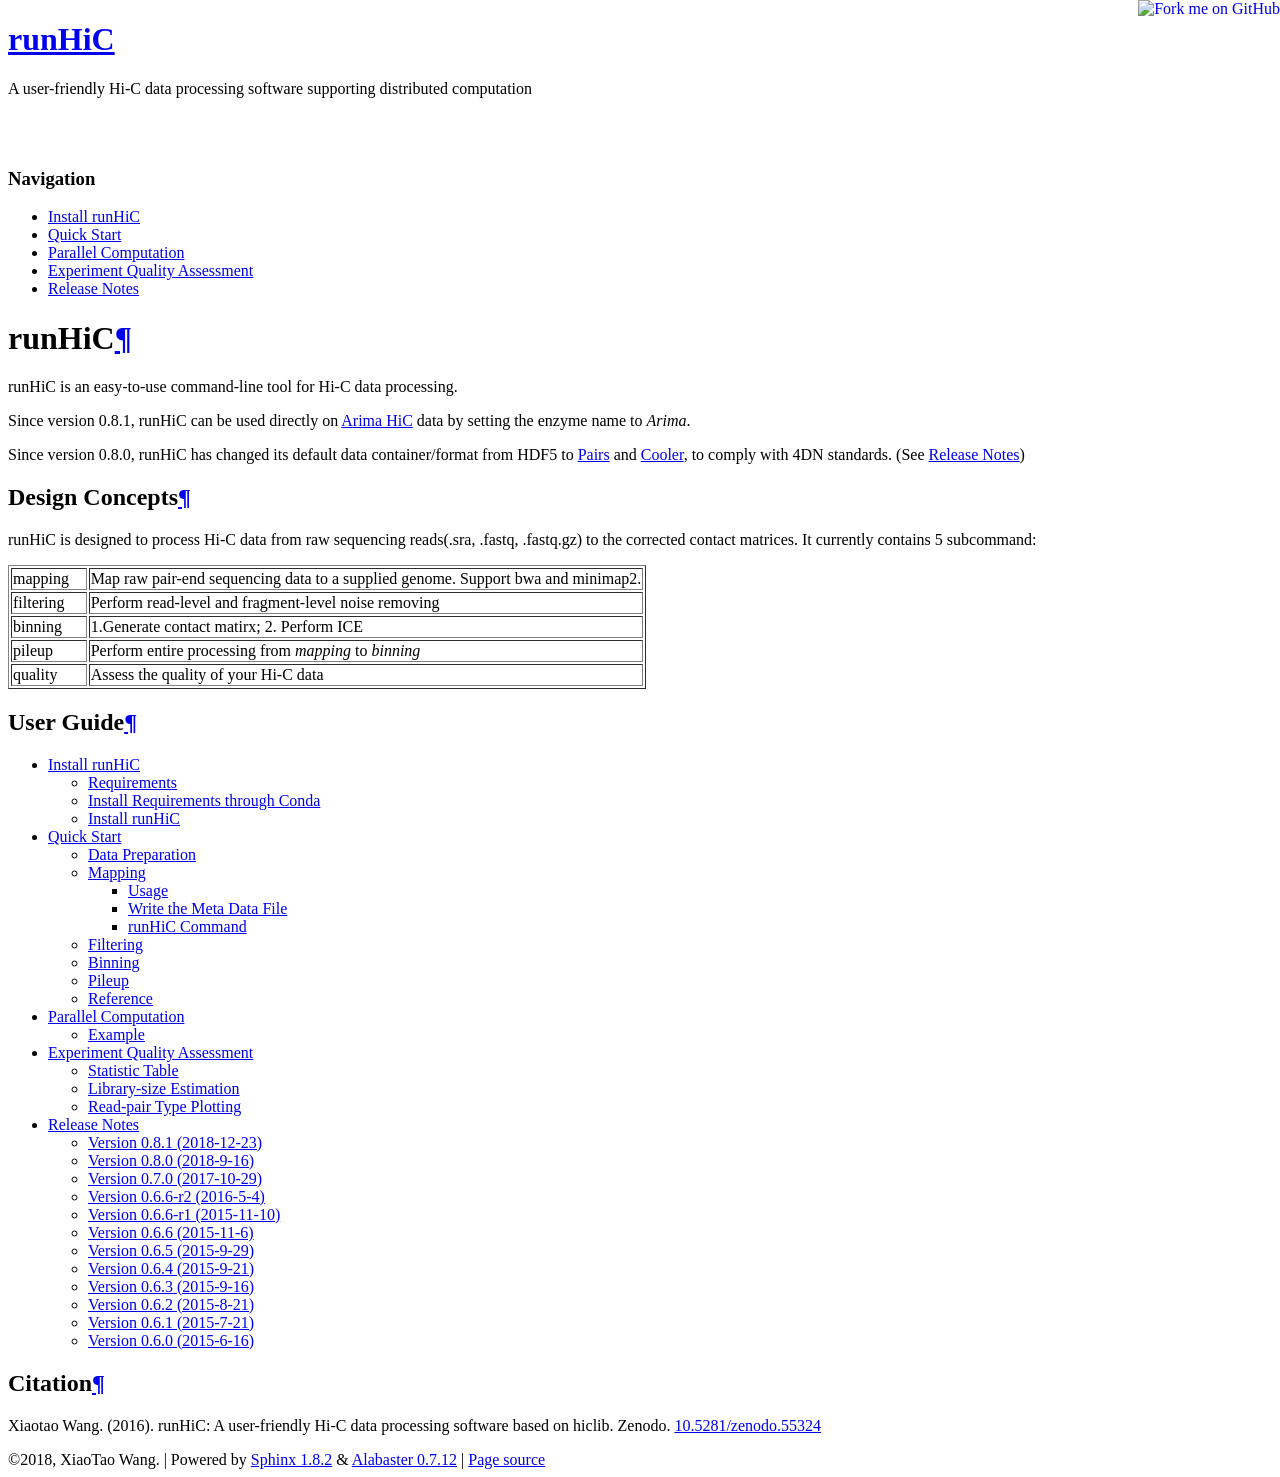
==== docs/index.html @ af63b300 "update documentation" ====
<!DOCTYPE html PUBLIC "-//W3C//DTD XHTML 1.0 Transitional//EN"
  "http://www.w3.org/TR/xhtml1/DTD/xhtml1-transitional.dtd">

<html xmlns="http://www.w3.org/1999/xhtml">
  <head>
    <meta http-equiv="X-UA-Compatible" content="IE=Edge" />
    <meta http-equiv="Content-Type" content="text/html; charset=utf-8" />
    <title>runHiC &#8212; runHiC 0.8.0 documentation</title>
    <link rel="stylesheet" href="_static/alabaster.css" type="text/css" />
    <link rel="stylesheet" href="_static/pygments.css" type="text/css" />
    <script type="text/javascript" id="documentation_options" data-url_root="./" src="_static/documentation_options.js"></script>
    <script type="text/javascript" src="_static/jquery.js"></script>
    <script type="text/javascript" src="_static/underscore.js"></script>
    <script type="text/javascript" src="_static/doctools.js"></script>
    <link rel="index" title="Index" href="genindex.html" />
    <link rel="search" title="Search" href="search.html" />
    <link rel="next" title="Install runHiC" href="install.html" />
   
  <link rel="stylesheet" href="_static/custom.css" type="text/css" />
  
  
  <meta name="viewport" content="width=device-width, initial-scale=0.9, maximum-scale=0.9" />

  </head><body>
  <div class="document">
    
      <div class="sphinxsidebar" role="navigation" aria-label="main navigation">
        <div class="sphinxsidebarwrapper">
<h1 class="logo"><a href="#">runHiC</a></h1>



<p class="blurb">A user-friendly Hi-C data processing software supporting distributed computation</p>




<p>
<iframe src="https://ghbtns.com/github-btn.html?user=XiaoTaoWang&repo=HiC_pipeline&type=star&count=true&size=large&v=2"
  allowtransparency="true" frameborder="0" scrolling="0" width="200px" height="35px"></iframe>
</p>





<h3>Navigation</h3>
<ul>
<li class="toctree-l1"><a class="reference internal" href="install.html">Install runHiC</a></li>
<li class="toctree-l1"><a class="reference internal" href="quickstart.html">Quick Start</a></li>
<li class="toctree-l1"><a class="reference internal" href="parallel.html">Parallel Computation</a></li>
<li class="toctree-l1"><a class="reference internal" href="quality.html">Experiment Quality Assessment</a></li>
<li class="toctree-l1"><a class="reference internal" href="changelog.html">Release Notes</a></li>
</ul>


<div id="searchbox" style="display: none" role="search">
  <h3>Quick search</h3>
    <div class="searchformwrapper">
    <form class="search" action="search.html" method="get">
      <input type="text" name="q" />
      <input type="submit" value="Go" />
      <input type="hidden" name="check_keywords" value="yes" />
      <input type="hidden" name="area" value="default" />
    </form>
    </div>
</div>
<script type="text/javascript">$('#searchbox').show(0);</script>
        </div>
      </div>
      <div class="documentwrapper">
        <div class="bodywrapper">
          

          <div class="body" role="main">
            
  <div class="section" id="runhic">
<h1>runHiC<a class="headerlink" href="#runhic" title="Permalink to this headline">¶</a></h1>
<p>runHiC is an easy-to-use command-line tool for Hi-C data processing.</p>
<p>Since version 0.8.1, runHiC can be used directly on <a class="reference external" href="https://arimagenomics.com">Arima HiC</a> data
by setting the enzyme name to <em>Arima</em>.</p>
<p>Since version 0.8.0, runHiC has changed its default data container/format from HDF5 to
<a class="reference external" href="https://github.com/4dn-dcic/pairix/blob/master/pairs_format_specification.md">Pairs</a> and
<a class="reference external" href="https://github.com/mirnylab/cooler">Cooler</a>, to comply with 4DN standards.
(See <a class="reference external" href="http://xiaotaowang.github.io/HiC_pipeline/changelog.html">Release Notes</a>)</p>
<div class="section" id="design-concepts">
<h2>Design Concepts<a class="headerlink" href="#design-concepts" title="Permalink to this headline">¶</a></h2>
<p>runHiC is designed to process Hi-C data from raw sequencing reads(.sra, .fastq, .fastq.gz) to the corrected
contact matrices. It currently contains 5 subcommand:</p>
<table border="1" class="docutils">
<colgroup>
<col width="12%" />
<col width="88%" />
</colgroup>
<tbody valign="top">
<tr class="row-odd"><td>mapping</td>
<td>Map raw pair-end sequencing data to a supplied genome. Support bwa and minimap2.</td>
</tr>
<tr class="row-even"><td>filtering</td>
<td>Perform read-level and fragment-level noise removing</td>
</tr>
<tr class="row-odd"><td>binning</td>
<td>1.Generate contact matirx; 2. Perform ICE</td>
</tr>
<tr class="row-even"><td>pileup</td>
<td>Perform entire processing from <em>mapping</em> to <em>binning</em></td>
</tr>
<tr class="row-odd"><td>quality</td>
<td>Assess the quality of your Hi-C data</td>
</tr>
</tbody>
</table>
</div>
<div class="section" id="user-guide">
<h2>User Guide<a class="headerlink" href="#user-guide" title="Permalink to this headline">¶</a></h2>
<div class="toctree-wrapper compound">
<ul>
<li class="toctree-l1"><a class="reference internal" href="install.html">Install runHiC</a><ul>
<li class="toctree-l2"><a class="reference internal" href="install.html#requirements">Requirements</a></li>
<li class="toctree-l2"><a class="reference internal" href="install.html#install-requirements-through-conda">Install Requirements through Conda</a></li>
<li class="toctree-l2"><a class="reference internal" href="install.html#id1">Install runHiC</a></li>
</ul>
</li>
<li class="toctree-l1"><a class="reference internal" href="quickstart.html">Quick Start</a><ul>
<li class="toctree-l2"><a class="reference internal" href="quickstart.html#data-preparation">Data Preparation</a></li>
<li class="toctree-l2"><a class="reference internal" href="quickstart.html#mapping">Mapping</a><ul>
<li class="toctree-l3"><a class="reference internal" href="quickstart.html#usage">Usage</a></li>
<li class="toctree-l3"><a class="reference internal" href="quickstart.html#write-the-meta-data-file">Write the Meta Data File</a></li>
<li class="toctree-l3"><a class="reference internal" href="quickstart.html#runhic-command">runHiC Command</a></li>
</ul>
</li>
<li class="toctree-l2"><a class="reference internal" href="quickstart.html#filtering">Filtering</a></li>
<li class="toctree-l2"><a class="reference internal" href="quickstart.html#binning">Binning</a></li>
<li class="toctree-l2"><a class="reference internal" href="quickstart.html#pileup">Pileup</a></li>
<li class="toctree-l2"><a class="reference internal" href="quickstart.html#reference">Reference</a></li>
</ul>
</li>
<li class="toctree-l1"><a class="reference internal" href="parallel.html">Parallel Computation</a><ul>
<li class="toctree-l2"><a class="reference internal" href="parallel.html#example">Example</a></li>
</ul>
</li>
<li class="toctree-l1"><a class="reference internal" href="quality.html">Experiment Quality Assessment</a><ul>
<li class="toctree-l2"><a class="reference internal" href="quality.html#statistic-table">Statistic Table</a></li>
<li class="toctree-l2"><a class="reference internal" href="quality.html#library-size-estimation">Library-size Estimation</a></li>
<li class="toctree-l2"><a class="reference internal" href="quality.html#read-pair-type-plotting">Read-pair Type Plotting</a></li>
</ul>
</li>
<li class="toctree-l1"><a class="reference internal" href="changelog.html">Release Notes</a><ul>
<li class="toctree-l2"><a class="reference internal" href="changelog.html#version-0-8-1-2018-12-23">Version 0.8.1 (2018-12-23)</a></li>
<li class="toctree-l2"><a class="reference internal" href="changelog.html#version-0-8-0-2018-9-16">Version 0.8.0 (2018-9-16)</a></li>
<li class="toctree-l2"><a class="reference internal" href="changelog.html#version-0-7-0-2017-10-29">Version 0.7.0 (2017-10-29)</a></li>
<li class="toctree-l2"><a class="reference internal" href="changelog.html#version-0-6-6-r2-2016-5-4">Version 0.6.6-r2 (2016-5-4)</a></li>
<li class="toctree-l2"><a class="reference internal" href="changelog.html#version-0-6-6-r1-2015-11-10">Version 0.6.6-r1 (2015-11-10)</a></li>
<li class="toctree-l2"><a class="reference internal" href="changelog.html#version-0-6-6-2015-11-6">Version 0.6.6 (2015-11-6)</a></li>
<li class="toctree-l2"><a class="reference internal" href="changelog.html#version-0-6-5-2015-9-29">Version 0.6.5 (2015-9-29)</a></li>
<li class="toctree-l2"><a class="reference internal" href="changelog.html#version-0-6-4-2015-9-21">Version 0.6.4 (2015-9-21)</a></li>
<li class="toctree-l2"><a class="reference internal" href="changelog.html#version-0-6-3-2015-9-16">Version 0.6.3 (2015-9-16)</a></li>
<li class="toctree-l2"><a class="reference internal" href="changelog.html#version-0-6-2-2015-8-21">Version 0.6.2 (2015-8-21)</a></li>
<li class="toctree-l2"><a class="reference internal" href="changelog.html#version-0-6-1-2015-7-21">Version 0.6.1 (2015-7-21)</a></li>
<li class="toctree-l2"><a class="reference internal" href="changelog.html#version-0-6-0-2015-6-16">Version 0.6.0 (2015-6-16)</a></li>
</ul>
</li>
</ul>
</div>
</div>
<div class="section" id="citation">
<h2>Citation<a class="headerlink" href="#citation" title="Permalink to this headline">¶</a></h2>
<p>Xiaotao Wang. (2016). runHiC: A user-friendly Hi-C data processing software based on hiclib. Zenodo.
<a class="reference external" href="http://dx.doi.org/10.5281/zenodo.55324">10.5281/zenodo.55324</a></p>
</div>
</div>


          </div>
          
        </div>
      </div>
    <div class="clearer"></div>
  </div>
    <div class="footer">
      &copy;2018, XiaoTao Wang.
      
      |
      Powered by <a href="http://sphinx-doc.org/">Sphinx 1.8.2</a>
      &amp; <a href="https://github.com/bitprophet/alabaster">Alabaster 0.7.12</a>
      
      |
      <a href="_sources/index.rst.txt"
          rel="nofollow">Page source</a>
    </div>

    
    <a href="https://github.com/XiaoTaoWang/HiC_pipeline" class="github">
        <img style="position: absolute; top: 0; right: 0; border: 0;" src="https://s3.amazonaws.com/github/ribbons/forkme_right_darkblue_121621.png" alt="Fork me on GitHub"  class="github"/>
    </a>
    

    
  </body>
</html>
---- docs/_static/custom.css ----
/* This file intentionally left blank. */
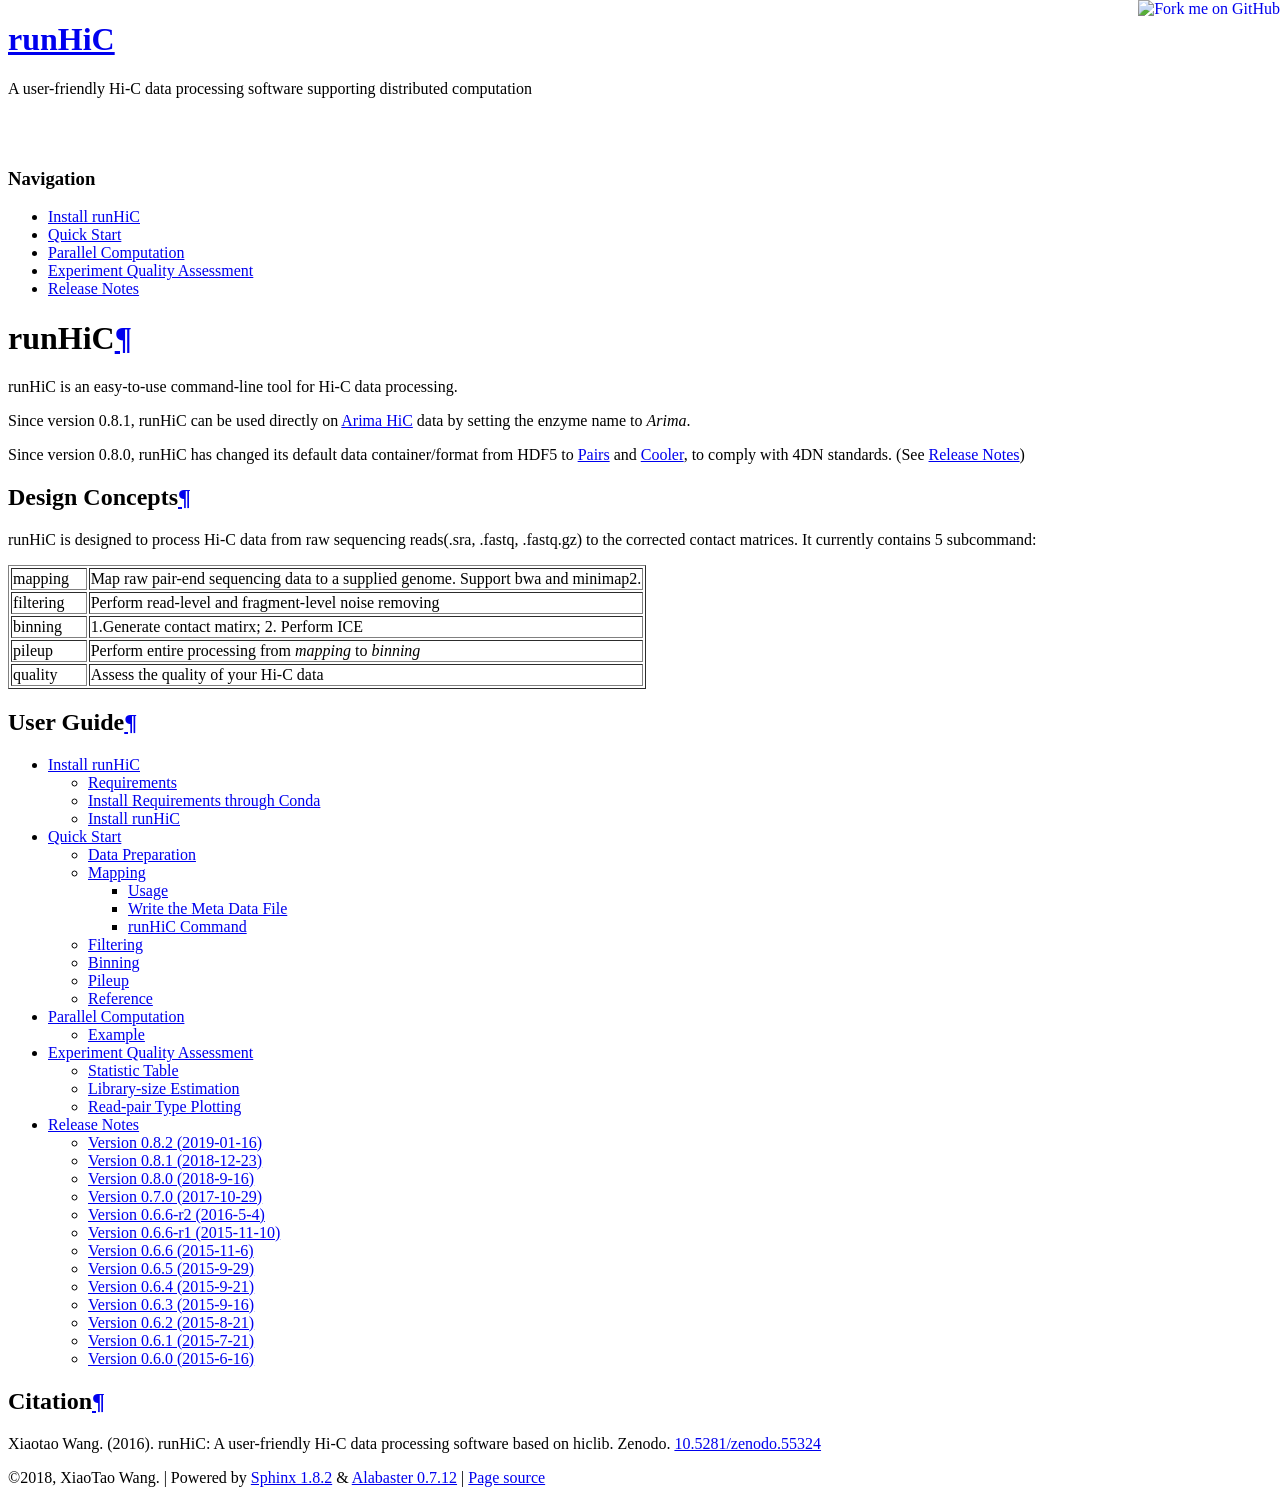
==== commit 6f42a990: "upload documentation" ====
--- a/docs/index.html
+++ b/docs/index.html
@@ -147,6 +147,7 @@
 </ul>
 </li>
 <li class="toctree-l1"><a class="reference internal" href="changelog.html">Release Notes</a><ul>
+<li class="toctree-l2"><a class="reference internal" href="changelog.html#version-0-8-2-2019-01-16">Version 0.8.2 (2019-01-16)</a></li>
 <li class="toctree-l2"><a class="reference internal" href="changelog.html#version-0-8-1-2018-12-23">Version 0.8.1 (2018-12-23)</a></li>
 <li class="toctree-l2"><a class="reference internal" href="changelog.html#version-0-8-0-2018-9-16">Version 0.8.0 (2018-9-16)</a></li>
 <li class="toctree-l2"><a class="reference internal" href="changelog.html#version-0-7-0-2017-10-29">Version 0.7.0 (2017-10-29)</a></li>
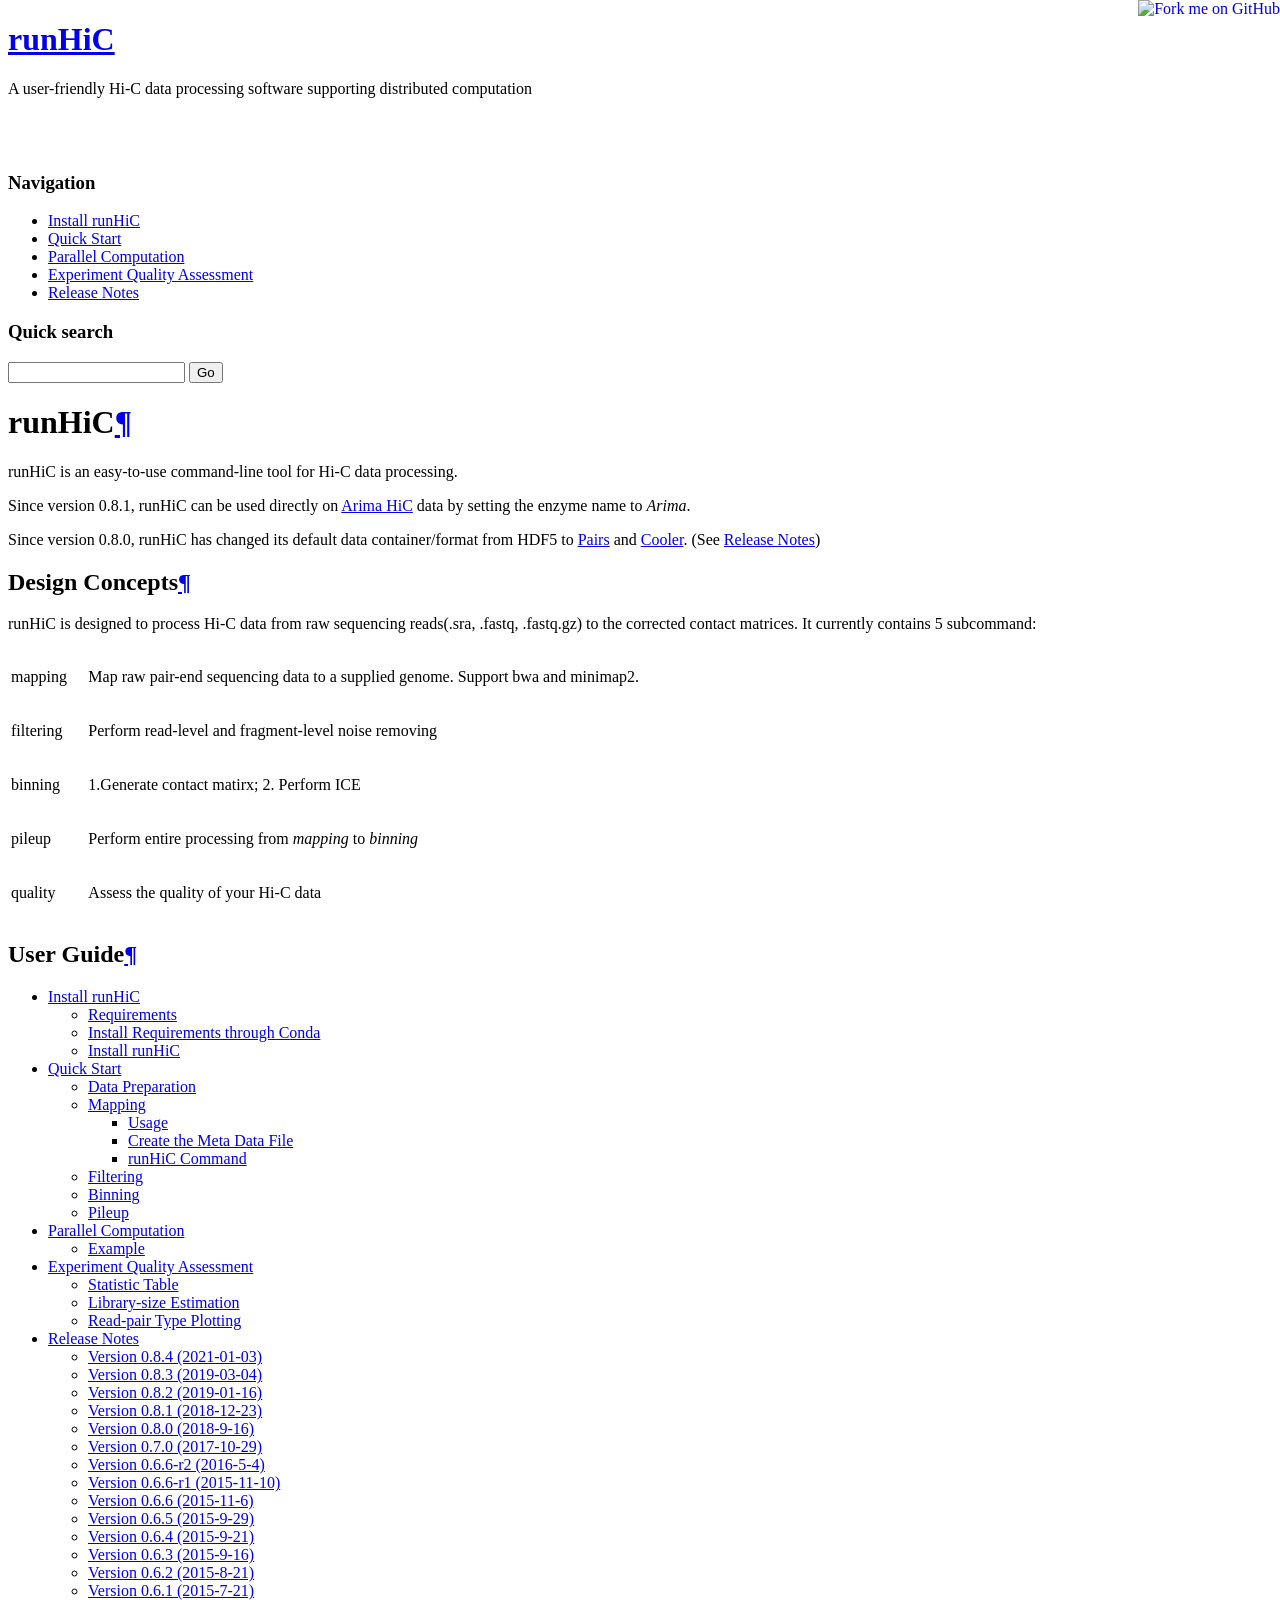
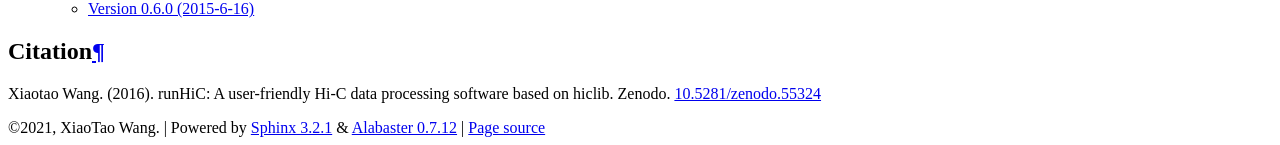
==== commit 3a71ab39: "update doc" ====
--- a/docs/index.html
+++ b/docs/index.html
@@ -1,18 +1,18 @@
 
-<!DOCTYPE html PUBLIC "-//W3C//DTD XHTML 1.0 Transitional//EN"
-  "http://www.w3.org/TR/xhtml1/DTD/xhtml1-transitional.dtd">
-
-<html xmlns="http://www.w3.org/1999/xhtml">
+<!DOCTYPE html>
+
+<html>
   <head>
-    <meta http-equiv="X-UA-Compatible" content="IE=Edge" />
-    <meta http-equiv="Content-Type" content="text/html; charset=utf-8" />
-    <title>runHiC &#8212; runHiC 0.8.0 documentation</title>
+    <meta charset="utf-8" />
+    <meta name="viewport" content="width=device-width, initial-scale=1.0" />
+    <title>runHiC &#8212; runHiC 0.8.4 documentation</title>
     <link rel="stylesheet" href="_static/alabaster.css" type="text/css" />
     <link rel="stylesheet" href="_static/pygments.css" type="text/css" />
-    <script type="text/javascript" id="documentation_options" data-url_root="./" src="_static/documentation_options.js"></script>
-    <script type="text/javascript" src="_static/jquery.js"></script>
-    <script type="text/javascript" src="_static/underscore.js"></script>
-    <script type="text/javascript" src="_static/doctools.js"></script>
+    <script id="documentation_options" data-url_root="./" src="_static/documentation_options.js"></script>
+    <script src="_static/jquery.js"></script>
+    <script src="_static/underscore.js"></script>
+    <script src="_static/doctools.js"></script>
+    <script src="_static/language_data.js"></script>
     <link rel="index" title="Index" href="genindex.html" />
     <link rel="search" title="Search" href="search.html" />
     <link rel="next" title="Install runHiC" href="install.html" />
@@ -56,17 +56,15 @@
 
 
 <div id="searchbox" style="display: none" role="search">
-  <h3>Quick search</h3>
+  <h3 id="searchlabel">Quick search</h3>
     <div class="searchformwrapper">
     <form class="search" action="search.html" method="get">
-      <input type="text" name="q" />
+      <input type="text" name="q" aria-labelledby="searchlabel" />
       <input type="submit" value="Go" />
-      <input type="hidden" name="check_keywords" value="yes" />
-      <input type="hidden" name="area" value="default" />
     </form>
     </div>
 </div>
-<script type="text/javascript">$('#searchbox').show(0);</script>
+<script>$('#searchbox').show(0);</script>
         </div>
       </div>
       <div class="documentwrapper">
@@ -82,32 +80,31 @@
 by setting the enzyme name to <em>Arima</em>.</p>
 <p>Since version 0.8.0, runHiC has changed its default data container/format from HDF5 to
 <a class="reference external" href="https://github.com/4dn-dcic/pairix/blob/master/pairs_format_specification.md">Pairs</a> and
-<a class="reference external" href="https://github.com/mirnylab/cooler">Cooler</a>, to comply with 4DN standards.
-(See <a class="reference external" href="http://xiaotaowang.github.io/HiC_pipeline/changelog.html">Release Notes</a>)</p>
+<a class="reference external" href="https://github.com/mirnylab/cooler">Cooler</a>. (See <a class="reference external" href="http://xiaotaowang.github.io/HiC_pipeline/changelog.html">Release Notes</a>)</p>
 <div class="section" id="design-concepts">
 <h2>Design Concepts<a class="headerlink" href="#design-concepts" title="Permalink to this headline">¶</a></h2>
 <p>runHiC is designed to process Hi-C data from raw sequencing reads(.sra, .fastq, .fastq.gz) to the corrected
 contact matrices. It currently contains 5 subcommand:</p>
-<table border="1" class="docutils">
+<table class="docutils align-default">
 <colgroup>
-<col width="12%" />
-<col width="88%" />
+<col style="width: 12%" />
+<col style="width: 88%" />
 </colgroup>
-<tbody valign="top">
-<tr class="row-odd"><td>mapping</td>
-<td>Map raw pair-end sequencing data to a supplied genome. Support bwa and minimap2.</td>
-</tr>
-<tr class="row-even"><td>filtering</td>
-<td>Perform read-level and fragment-level noise removing</td>
-</tr>
-<tr class="row-odd"><td>binning</td>
-<td>1.Generate contact matirx; 2. Perform ICE</td>
-</tr>
-<tr class="row-even"><td>pileup</td>
-<td>Perform entire processing from <em>mapping</em> to <em>binning</em></td>
-</tr>
-<tr class="row-odd"><td>quality</td>
-<td>Assess the quality of your Hi-C data</td>
+<tbody>
+<tr class="row-odd"><td><p>mapping</p></td>
+<td><p>Map raw pair-end sequencing data to a supplied genome. Support bwa and minimap2.</p></td>
+</tr>
+<tr class="row-even"><td><p>filtering</p></td>
+<td><p>Perform read-level and fragment-level noise removing</p></td>
+</tr>
+<tr class="row-odd"><td><p>binning</p></td>
+<td><p>1.Generate contact matirx; 2. Perform ICE</p></td>
+</tr>
+<tr class="row-even"><td><p>pileup</p></td>
+<td><p>Perform entire processing from <em>mapping</em> to <em>binning</em></p></td>
+</tr>
+<tr class="row-odd"><td><p>quality</p></td>
+<td><p>Assess the quality of your Hi-C data</p></td>
 </tr>
 </tbody>
 </table>
@@ -126,14 +123,13 @@
 <li class="toctree-l2"><a class="reference internal" href="quickstart.html#data-preparation">Data Preparation</a></li>
 <li class="toctree-l2"><a class="reference internal" href="quickstart.html#mapping">Mapping</a><ul>
 <li class="toctree-l3"><a class="reference internal" href="quickstart.html#usage">Usage</a></li>
-<li class="toctree-l3"><a class="reference internal" href="quickstart.html#write-the-meta-data-file">Write the Meta Data File</a></li>
+<li class="toctree-l3"><a class="reference internal" href="quickstart.html#create-the-meta-data-file">Create the Meta Data File</a></li>
 <li class="toctree-l3"><a class="reference internal" href="quickstart.html#runhic-command">runHiC Command</a></li>
 </ul>
 </li>
 <li class="toctree-l2"><a class="reference internal" href="quickstart.html#filtering">Filtering</a></li>
 <li class="toctree-l2"><a class="reference internal" href="quickstart.html#binning">Binning</a></li>
 <li class="toctree-l2"><a class="reference internal" href="quickstart.html#pileup">Pileup</a></li>
-<li class="toctree-l2"><a class="reference internal" href="quickstart.html#reference">Reference</a></li>
 </ul>
 </li>
 <li class="toctree-l1"><a class="reference internal" href="parallel.html">Parallel Computation</a><ul>
@@ -147,6 +143,8 @@
 </ul>
 </li>
 <li class="toctree-l1"><a class="reference internal" href="changelog.html">Release Notes</a><ul>
+<li class="toctree-l2"><a class="reference internal" href="changelog.html#version-0-8-4-2021-01-03">Version 0.8.4 (2021-01-03)</a></li>
+<li class="toctree-l2"><a class="reference internal" href="changelog.html#version-0-8-3-2019-03-04">Version 0.8.3 (2019-03-04)</a></li>
 <li class="toctree-l2"><a class="reference internal" href="changelog.html#version-0-8-2-2019-01-16">Version 0.8.2 (2019-01-16)</a></li>
 <li class="toctree-l2"><a class="reference internal" href="changelog.html#version-0-8-1-2018-12-23">Version 0.8.1 (2018-12-23)</a></li>
 <li class="toctree-l2"><a class="reference internal" href="changelog.html#version-0-8-0-2018-9-16">Version 0.8.0 (2018-9-16)</a></li>
@@ -180,10 +178,10 @@
     <div class="clearer"></div>
   </div>
     <div class="footer">
-      &copy;2018, XiaoTao Wang.
+      &copy;2021, XiaoTao Wang.
       
       |
-      Powered by <a href="http://sphinx-doc.org/">Sphinx 1.8.2</a>
+      Powered by <a href="http://sphinx-doc.org/">Sphinx 3.2.1</a>
       &amp; <a href="https://github.com/bitprophet/alabaster">Alabaster 0.7.12</a>
       
       |
--- a/docs/_static/pygments.css
+++ b/docs/_static/pygments.css
@@ -0,0 +1,74 @@
+pre { line-height: 125%; margin: 0; }
+td.linenos pre { color: #000000; background-color: #f0f0f0; padding: 0 5px 0 5px; }
+span.linenos { color: #000000; background-color: #f0f0f0; padding: 0 5px 0 5px; }
+td.linenos pre.special { color: #000000; background-color: #ffffc0; padding: 0 5px 0 5px; }
+span.linenos.special { color: #000000; background-color: #ffffc0; padding: 0 5px 0 5px; }
+.highlight .hll { background-color: #ffffcc }
+.highlight { background: #eeffcc; }
+.highlight .c { color: #408090; font-style: italic } /* Comment */
+.highlight .err { border: 1px solid #FF0000 } /* Error */
+.highlight .k { color: #007020; font-weight: bold } /* Keyword */
+.highlight .o { color: #666666 } /* Operator */
+.highlight .ch { color: #408090; font-style: italic } /* Comment.Hashbang */
+.highlight .cm { color: #408090; font-style: italic } /* Comment.Multiline */
+.highlight .cp { color: #007020 } /* Comment.Preproc */
+.highlight .cpf { color: #408090; font-style: italic } /* Comment.PreprocFile */
+.highlight .c1 { color: #408090; font-style: italic } /* Comment.Single */
+.highlight .cs { color: #408090; background-color: #fff0f0 } /* Comment.Special */
+.highlight .gd { color: #A00000 } /* Generic.Deleted */
+.highlight .ge { font-style: italic } /* Generic.Emph */
+.highlight .gr { color: #FF0000 } /* Generic.Error */
+.highlight .gh { color: #000080; font-weight: bold } /* Generic.Heading */
+.highlight .gi { color: #00A000 } /* Generic.Inserted */
+.highlight .go { color: #333333 } /* Generic.Output */
+.highlight .gp { color: #c65d09; font-weight: bold } /* Generic.Prompt */
+.highlight .gs { font-weight: bold } /* Generic.Strong */
+.highlight .gu { color: #800080; font-weight: bold } /* Generic.Subheading */
+.highlight .gt { color: #0044DD } /* Generic.Traceback */
+.highlight .kc { color: #007020; font-weight: bold } /* Keyword.Constant */
+.highlight .kd { color: #007020; font-weight: bold } /* Keyword.Declaration */
+.highlight .kn { color: #007020; font-weight: bold } /* Keyword.Namespace */
+.highlight .kp { color: #007020 } /* Keyword.Pseudo */
+.highlight .kr { color: #007020; font-weight: bold } /* Keyword.Reserved */
+.highlight .kt { color: #902000 } /* Keyword.Type */
+.highlight .m { color: #208050 } /* Literal.Number */
+.highlight .s { color: #4070a0 } /* Literal.String */
+.highlight .na { color: #4070a0 } /* Name.Attribute */
+.highlight .nb { color: #007020 } /* Name.Builtin */
+.highlight .nc { color: #0e84b5; font-weight: bold } /* Name.Class */
+.highlight .no { color: #60add5 } /* Name.Constant */
+.highlight .nd { color: #555555; font-weight: bold } /* Name.Decorator */
+.highlight .ni { color: #d55537; font-weight: bold } /* Name.Entity */
+.highlight .ne { color: #007020 } /* Name.Exception */
+.highlight .nf { color: #06287e } /* Name.Function */
+.highlight .nl { color: #002070; font-weight: bold } /* Name.Label */
+.highlight .nn { color: #0e84b5; font-weight: bold } /* Name.Namespace */
+.highlight .nt { color: #062873; font-weight: bold } /* Name.Tag */
+.highlight .nv { color: #bb60d5 } /* Name.Variable */
+.highlight .ow { color: #007020; font-weight: bold } /* Operator.Word */
+.highlight .w { color: #bbbbbb } /* Text.Whitespace */
+.highlight .mb { color: #208050 } /* Literal.Number.Bin */
+.highlight .mf { color: #208050 } /* Literal.Number.Float */
+.highlight .mh { color: #208050 } /* Literal.Number.Hex */
+.highlight .mi { color: #208050 } /* Literal.Number.Integer */
+.highlight .mo { color: #208050 } /* Literal.Number.Oct */
+.highlight .sa { color: #4070a0 } /* Literal.String.Affix */
+.highlight .sb { color: #4070a0 } /* Literal.String.Backtick */
+.highlight .sc { color: #4070a0 } /* Literal.String.Char */
+.highlight .dl { color: #4070a0 } /* Literal.String.Delimiter */
+.highlight .sd { color: #4070a0; font-style: italic } /* Literal.String.Doc */
+.highlight .s2 { color: #4070a0 } /* Literal.String.Double */
+.highlight .se { color: #4070a0; font-weight: bold } /* Literal.String.Escape */
+.highlight .sh { color: #4070a0 } /* Literal.String.Heredoc */
+.highlight .si { color: #70a0d0; font-style: italic } /* Literal.String.Interpol */
+.highlight .sx { color: #c65d09 } /* Literal.String.Other */
+.highlight .sr { color: #235388 } /* Literal.String.Regex */
+.highlight .s1 { color: #4070a0 } /* Literal.String.Single */
+.highlight .ss { color: #517918 } /* Literal.String.Symbol */
+.highlight .bp { color: #007020 } /* Name.Builtin.Pseudo */
+.highlight .fm { color: #06287e } /* Name.Function.Magic */
+.highlight .vc { color: #bb60d5 } /* Name.Variable.Class */
+.highlight .vg { color: #bb60d5 } /* Name.Variable.Global */
+.highlight .vi { color: #bb60d5 } /* Name.Variable.Instance */
+.highlight .vm { color: #bb60d5 } /* Name.Variable.Magic */
+.highlight .il { color: #208050 } /* Literal.Number.Integer.Long */
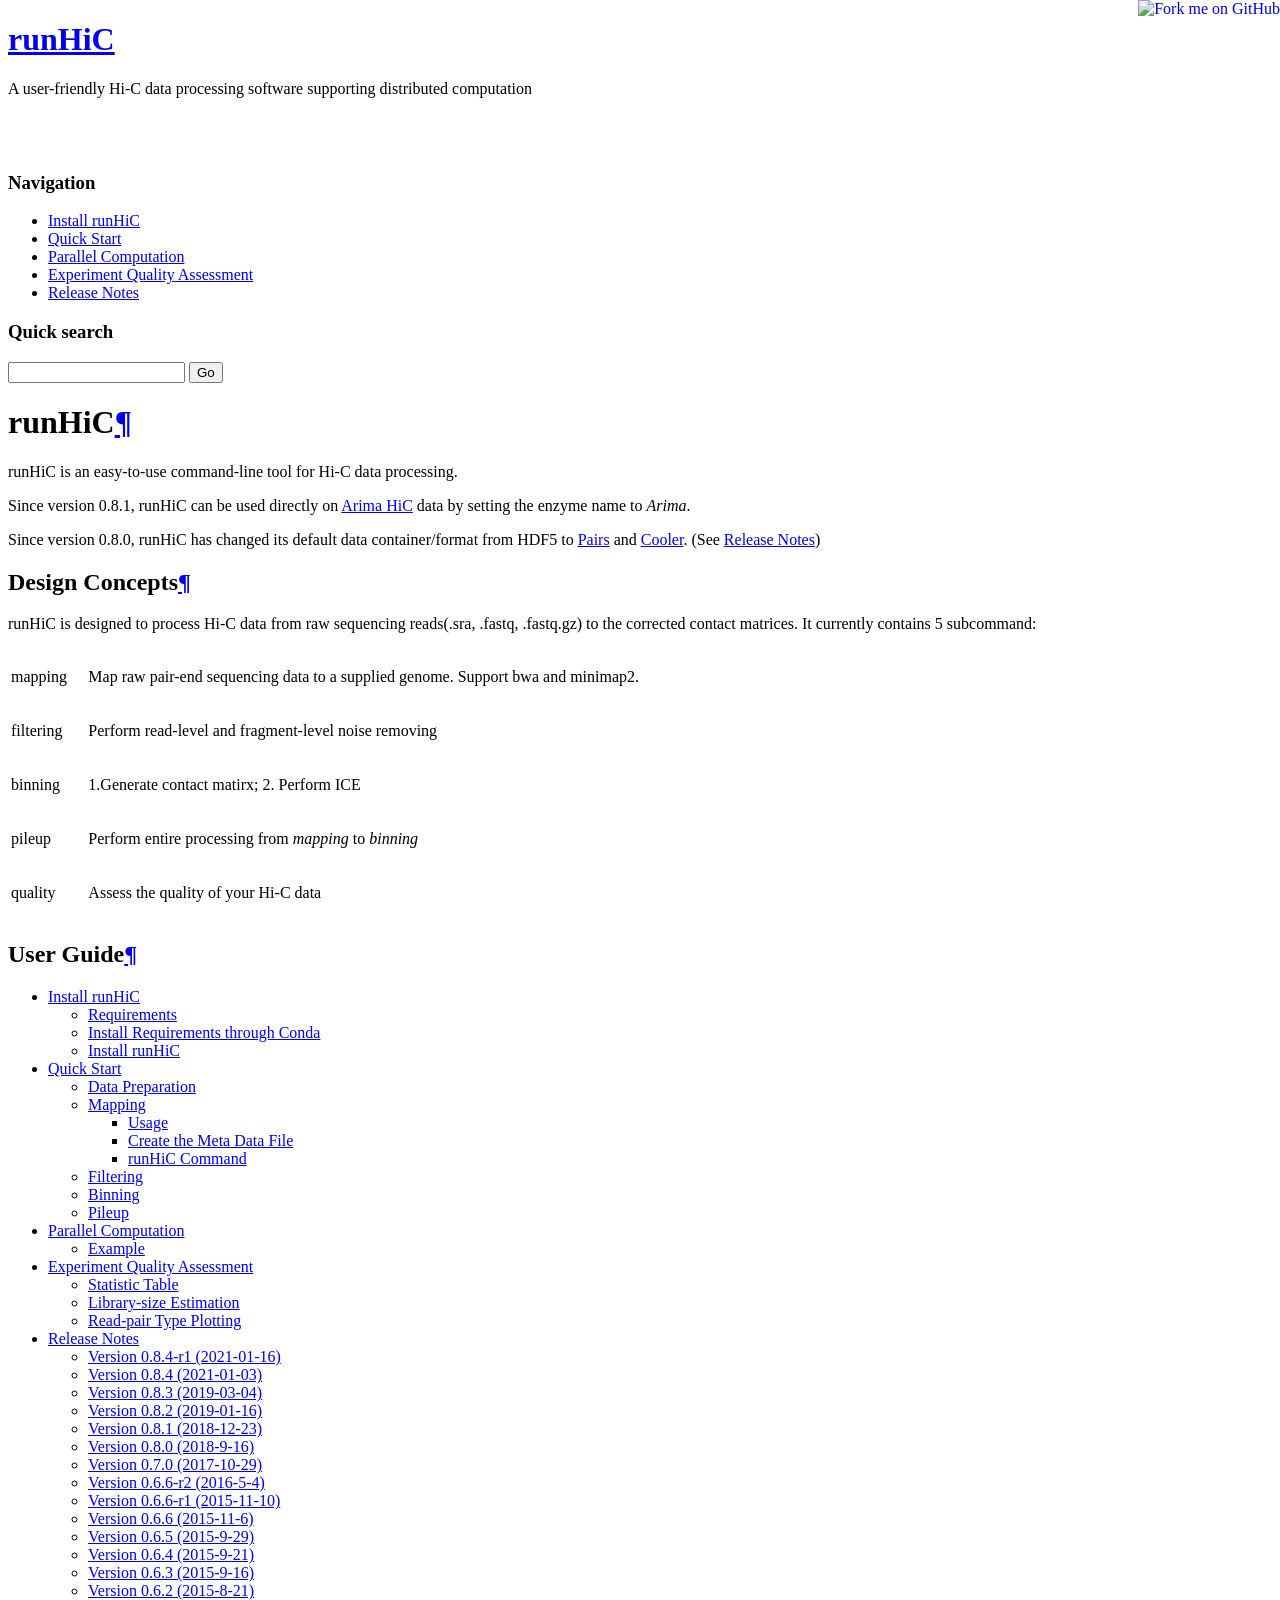
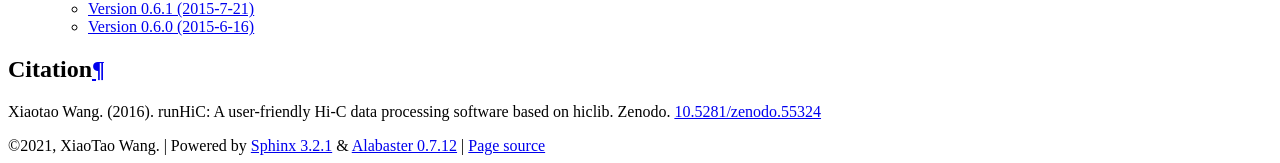
==== commit 3be38ecc: "add "--high-res" option" ====
--- a/docs/index.html
+++ b/docs/index.html
@@ -143,6 +143,7 @@
 </ul>
 </li>
 <li class="toctree-l1"><a class="reference internal" href="changelog.html">Release Notes</a><ul>
+<li class="toctree-l2"><a class="reference internal" href="changelog.html#version-0-8-4-r1-2021-01-16">Version 0.8.4-r1 (2021-01-16)</a></li>
 <li class="toctree-l2"><a class="reference internal" href="changelog.html#version-0-8-4-2021-01-03">Version 0.8.4 (2021-01-03)</a></li>
 <li class="toctree-l2"><a class="reference internal" href="changelog.html#version-0-8-3-2019-03-04">Version 0.8.3 (2019-03-04)</a></li>
 <li class="toctree-l2"><a class="reference internal" href="changelog.html#version-0-8-2-2019-01-16">Version 0.8.2 (2019-01-16)</a></li>
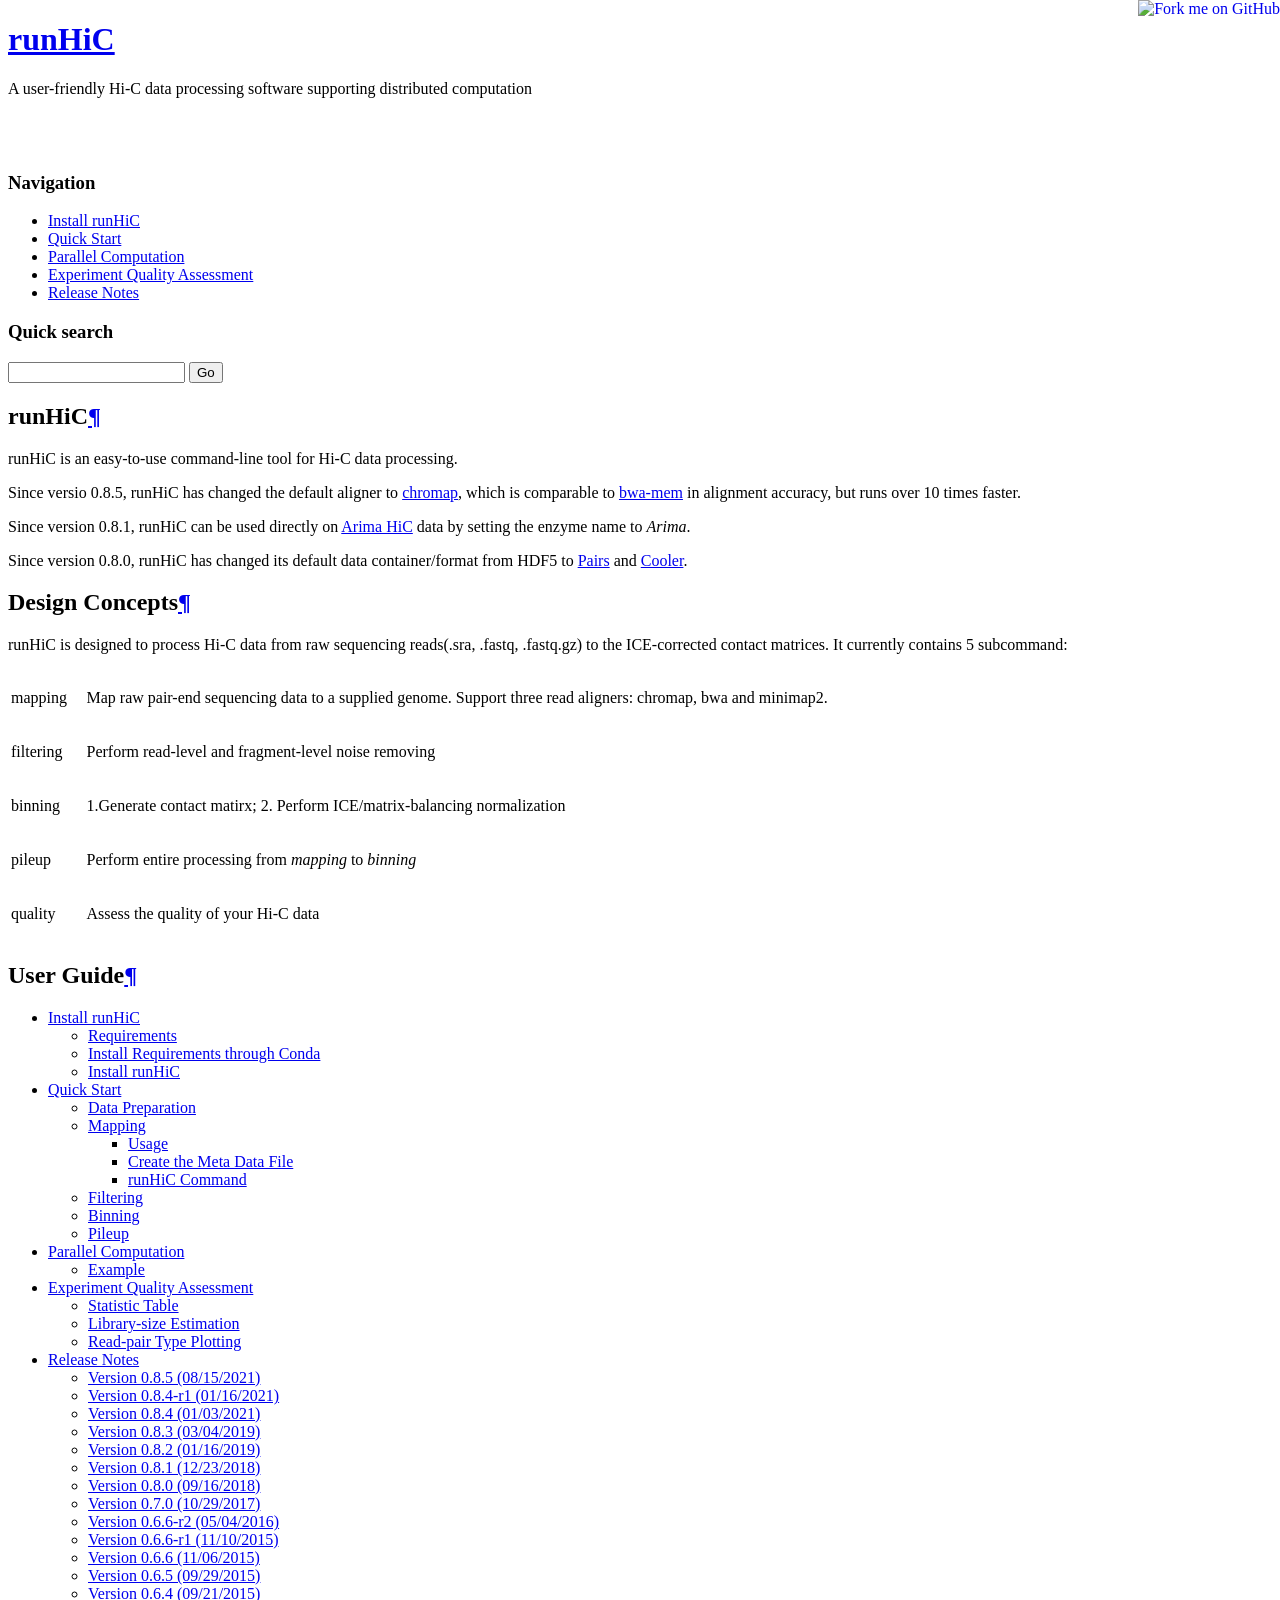
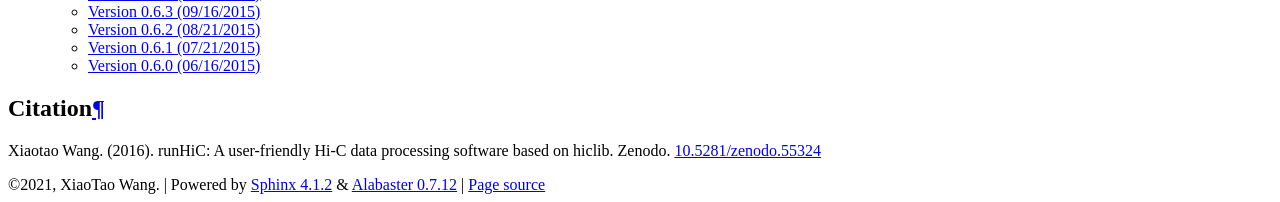
==== commit 661d4277: "update doc" ====
--- a/docs/index.html
+++ b/docs/index.html
@@ -4,15 +4,15 @@
 <html>
   <head>
     <meta charset="utf-8" />
-    <meta name="viewport" content="width=device-width, initial-scale=1.0" />
+    <meta name="viewport" content="width=device-width, initial-scale=1.0" /><meta name="generator" content="Docutils 0.17.1: http://docutils.sourceforge.net/" />
+
     <title>runHiC &#8212; runHiC 0.8.4 documentation</title>
-    <link rel="stylesheet" href="_static/alabaster.css" type="text/css" />
-    <link rel="stylesheet" href="_static/pygments.css" type="text/css" />
-    <script id="documentation_options" data-url_root="./" src="_static/documentation_options.js"></script>
+    <link rel="stylesheet" type="text/css" href="_static/pygments.css" />
+    <link rel="stylesheet" type="text/css" href="_static/alabaster.css" />
+    <script data-url_root="./" id="documentation_options" src="_static/documentation_options.js"></script>
     <script src="_static/jquery.js"></script>
     <script src="_static/underscore.js"></script>
     <script src="_static/doctools.js"></script>
-    <script src="_static/language_data.js"></script>
     <link rel="index" title="Index" href="genindex.html" />
     <link rel="search" title="Search" href="search.html" />
     <link rel="next" title="Install runHiC" href="install.html" />
@@ -59,7 +59,7 @@
   <h3 id="searchlabel">Quick search</h3>
     <div class="searchformwrapper">
     <form class="search" action="search.html" method="get">
-      <input type="text" name="q" aria-labelledby="searchlabel" />
+      <input type="text" name="q" aria-labelledby="searchlabel" autocomplete="off" autocorrect="off" autocapitalize="off" spellcheck="false"/>
       <input type="submit" value="Go" />
     </form>
     </div>
@@ -73,32 +73,34 @@
 
           <div class="body" role="main">
             
-  <div class="section" id="runhic">
+  <section id="runhic">
 <h1>runHiC<a class="headerlink" href="#runhic" title="Permalink to this headline">¶</a></h1>
 <p>runHiC is an easy-to-use command-line tool for Hi-C data processing.</p>
+<p>Since versio 0.8.5, runHiC has changed the default aligner to <a class="reference external" href="https://github.com/haowenz/chromap">chromap</a>,
+which is comparable to <a class="reference external" href="https://github.com/lh3/bwa">bwa-mem</a> in alignment accuracy, but runs over 10 times faster.</p>
 <p>Since version 0.8.1, runHiC can be used directly on <a class="reference external" href="https://arimagenomics.com">Arima HiC</a> data
 by setting the enzyme name to <em>Arima</em>.</p>
 <p>Since version 0.8.0, runHiC has changed its default data container/format from HDF5 to
 <a class="reference external" href="https://github.com/4dn-dcic/pairix/blob/master/pairs_format_specification.md">Pairs</a> and
-<a class="reference external" href="https://github.com/mirnylab/cooler">Cooler</a>. (See <a class="reference external" href="http://xiaotaowang.github.io/HiC_pipeline/changelog.html">Release Notes</a>)</p>
-<div class="section" id="design-concepts">
+<a class="reference external" href="https://github.com/mirnylab/cooler">Cooler</a>.</p>
+<section id="design-concepts">
 <h2>Design Concepts<a class="headerlink" href="#design-concepts" title="Permalink to this headline">¶</a></h2>
-<p>runHiC is designed to process Hi-C data from raw sequencing reads(.sra, .fastq, .fastq.gz) to the corrected
+<p>runHiC is designed to process Hi-C data from raw sequencing reads(.sra, .fastq, .fastq.gz) to the ICE-corrected
 contact matrices. It currently contains 5 subcommand:</p>
 <table class="docutils align-default">
 <colgroup>
-<col style="width: 12%" />
-<col style="width: 88%" />
+<col style="width: 9%" />
+<col style="width: 91%" />
 </colgroup>
 <tbody>
 <tr class="row-odd"><td><p>mapping</p></td>
-<td><p>Map raw pair-end sequencing data to a supplied genome. Support bwa and minimap2.</p></td>
+<td><p>Map raw pair-end sequencing data to a supplied genome. Support three read aligners: chromap, bwa and minimap2.</p></td>
 </tr>
 <tr class="row-even"><td><p>filtering</p></td>
 <td><p>Perform read-level and fragment-level noise removing</p></td>
 </tr>
 <tr class="row-odd"><td><p>binning</p></td>
-<td><p>1.Generate contact matirx; 2. Perform ICE</p></td>
+<td><p>1.Generate contact matirx; 2. Perform ICE/matrix-balancing normalization</p></td>
 </tr>
 <tr class="row-even"><td><p>pileup</p></td>
 <td><p>Perform entire processing from <em>mapping</em> to <em>binning</em></p></td>
@@ -108,8 +110,8 @@
 </tr>
 </tbody>
 </table>
-</div>
-<div class="section" id="user-guide">
+</section>
+<section id="user-guide">
 <h2>User Guide<a class="headerlink" href="#user-guide" title="Permalink to this headline">¶</a></h2>
 <div class="toctree-wrapper compound">
 <ul>
@@ -143,33 +145,34 @@
 </ul>
 </li>
 <li class="toctree-l1"><a class="reference internal" href="changelog.html">Release Notes</a><ul>
-<li class="toctree-l2"><a class="reference internal" href="changelog.html#version-0-8-4-r1-2021-01-16">Version 0.8.4-r1 (2021-01-16)</a></li>
-<li class="toctree-l2"><a class="reference internal" href="changelog.html#version-0-8-4-2021-01-03">Version 0.8.4 (2021-01-03)</a></li>
-<li class="toctree-l2"><a class="reference internal" href="changelog.html#version-0-8-3-2019-03-04">Version 0.8.3 (2019-03-04)</a></li>
-<li class="toctree-l2"><a class="reference internal" href="changelog.html#version-0-8-2-2019-01-16">Version 0.8.2 (2019-01-16)</a></li>
-<li class="toctree-l2"><a class="reference internal" href="changelog.html#version-0-8-1-2018-12-23">Version 0.8.1 (2018-12-23)</a></li>
-<li class="toctree-l2"><a class="reference internal" href="changelog.html#version-0-8-0-2018-9-16">Version 0.8.0 (2018-9-16)</a></li>
-<li class="toctree-l2"><a class="reference internal" href="changelog.html#version-0-7-0-2017-10-29">Version 0.7.0 (2017-10-29)</a></li>
-<li class="toctree-l2"><a class="reference internal" href="changelog.html#version-0-6-6-r2-2016-5-4">Version 0.6.6-r2 (2016-5-4)</a></li>
-<li class="toctree-l2"><a class="reference internal" href="changelog.html#version-0-6-6-r1-2015-11-10">Version 0.6.6-r1 (2015-11-10)</a></li>
-<li class="toctree-l2"><a class="reference internal" href="changelog.html#version-0-6-6-2015-11-6">Version 0.6.6 (2015-11-6)</a></li>
-<li class="toctree-l2"><a class="reference internal" href="changelog.html#version-0-6-5-2015-9-29">Version 0.6.5 (2015-9-29)</a></li>
-<li class="toctree-l2"><a class="reference internal" href="changelog.html#version-0-6-4-2015-9-21">Version 0.6.4 (2015-9-21)</a></li>
-<li class="toctree-l2"><a class="reference internal" href="changelog.html#version-0-6-3-2015-9-16">Version 0.6.3 (2015-9-16)</a></li>
-<li class="toctree-l2"><a class="reference internal" href="changelog.html#version-0-6-2-2015-8-21">Version 0.6.2 (2015-8-21)</a></li>
-<li class="toctree-l2"><a class="reference internal" href="changelog.html#version-0-6-1-2015-7-21">Version 0.6.1 (2015-7-21)</a></li>
-<li class="toctree-l2"><a class="reference internal" href="changelog.html#version-0-6-0-2015-6-16">Version 0.6.0 (2015-6-16)</a></li>
+<li class="toctree-l2"><a class="reference internal" href="changelog.html#version-0-8-5-08-15-2021">Version 0.8.5 (08/15/2021)</a></li>
+<li class="toctree-l2"><a class="reference internal" href="changelog.html#version-0-8-4-r1-01-16-2021">Version 0.8.4-r1 (01/16/2021)</a></li>
+<li class="toctree-l2"><a class="reference internal" href="changelog.html#version-0-8-4-01-03-2021">Version 0.8.4 (01/03/2021)</a></li>
+<li class="toctree-l2"><a class="reference internal" href="changelog.html#version-0-8-3-03-04-2019">Version 0.8.3 (03/04/2019)</a></li>
+<li class="toctree-l2"><a class="reference internal" href="changelog.html#version-0-8-2-01-16-2019">Version 0.8.2 (01/16/2019)</a></li>
+<li class="toctree-l2"><a class="reference internal" href="changelog.html#version-0-8-1-12-23-2018">Version 0.8.1 (12/23/2018)</a></li>
+<li class="toctree-l2"><a class="reference internal" href="changelog.html#version-0-8-0-09-16-2018">Version 0.8.0 (09/16/2018)</a></li>
+<li class="toctree-l2"><a class="reference internal" href="changelog.html#version-0-7-0-10-29-2017">Version 0.7.0 (10/29/2017)</a></li>
+<li class="toctree-l2"><a class="reference internal" href="changelog.html#version-0-6-6-r2-05-04-2016">Version 0.6.6-r2 (05/04/2016)</a></li>
+<li class="toctree-l2"><a class="reference internal" href="changelog.html#version-0-6-6-r1-11-10-2015">Version 0.6.6-r1 (11/10/2015)</a></li>
+<li class="toctree-l2"><a class="reference internal" href="changelog.html#version-0-6-6-11-06-2015">Version 0.6.6 (11/06/2015)</a></li>
+<li class="toctree-l2"><a class="reference internal" href="changelog.html#version-0-6-5-09-29-2015">Version 0.6.5 (09/29/2015)</a></li>
+<li class="toctree-l2"><a class="reference internal" href="changelog.html#version-0-6-4-09-21-2015">Version 0.6.4 (09/21/2015)</a></li>
+<li class="toctree-l2"><a class="reference internal" href="changelog.html#version-0-6-3-09-16-2015">Version 0.6.3 (09/16/2015)</a></li>
+<li class="toctree-l2"><a class="reference internal" href="changelog.html#version-0-6-2-08-21-2015">Version 0.6.2 (08/21/2015)</a></li>
+<li class="toctree-l2"><a class="reference internal" href="changelog.html#version-0-6-1-07-21-2015">Version 0.6.1 (07/21/2015)</a></li>
+<li class="toctree-l2"><a class="reference internal" href="changelog.html#version-0-6-0-06-16-2015">Version 0.6.0 (06/16/2015)</a></li>
 </ul>
 </li>
 </ul>
 </div>
-</div>
-<div class="section" id="citation">
+</section>
+<section id="citation">
 <h2>Citation<a class="headerlink" href="#citation" title="Permalink to this headline">¶</a></h2>
 <p>Xiaotao Wang. (2016). runHiC: A user-friendly Hi-C data processing software based on hiclib. Zenodo.
 <a class="reference external" href="http://dx.doi.org/10.5281/zenodo.55324">10.5281/zenodo.55324</a></p>
-</div>
-</div>
+</section>
+</section>
 
 
           </div>
@@ -182,7 +185,7 @@
       &copy;2021, XiaoTao Wang.
       
       |
-      Powered by <a href="http://sphinx-doc.org/">Sphinx 3.2.1</a>
+      Powered by <a href="http://sphinx-doc.org/">Sphinx 4.1.2</a>
       &amp; <a href="https://github.com/bitprophet/alabaster">Alabaster 0.7.12</a>
       
       |
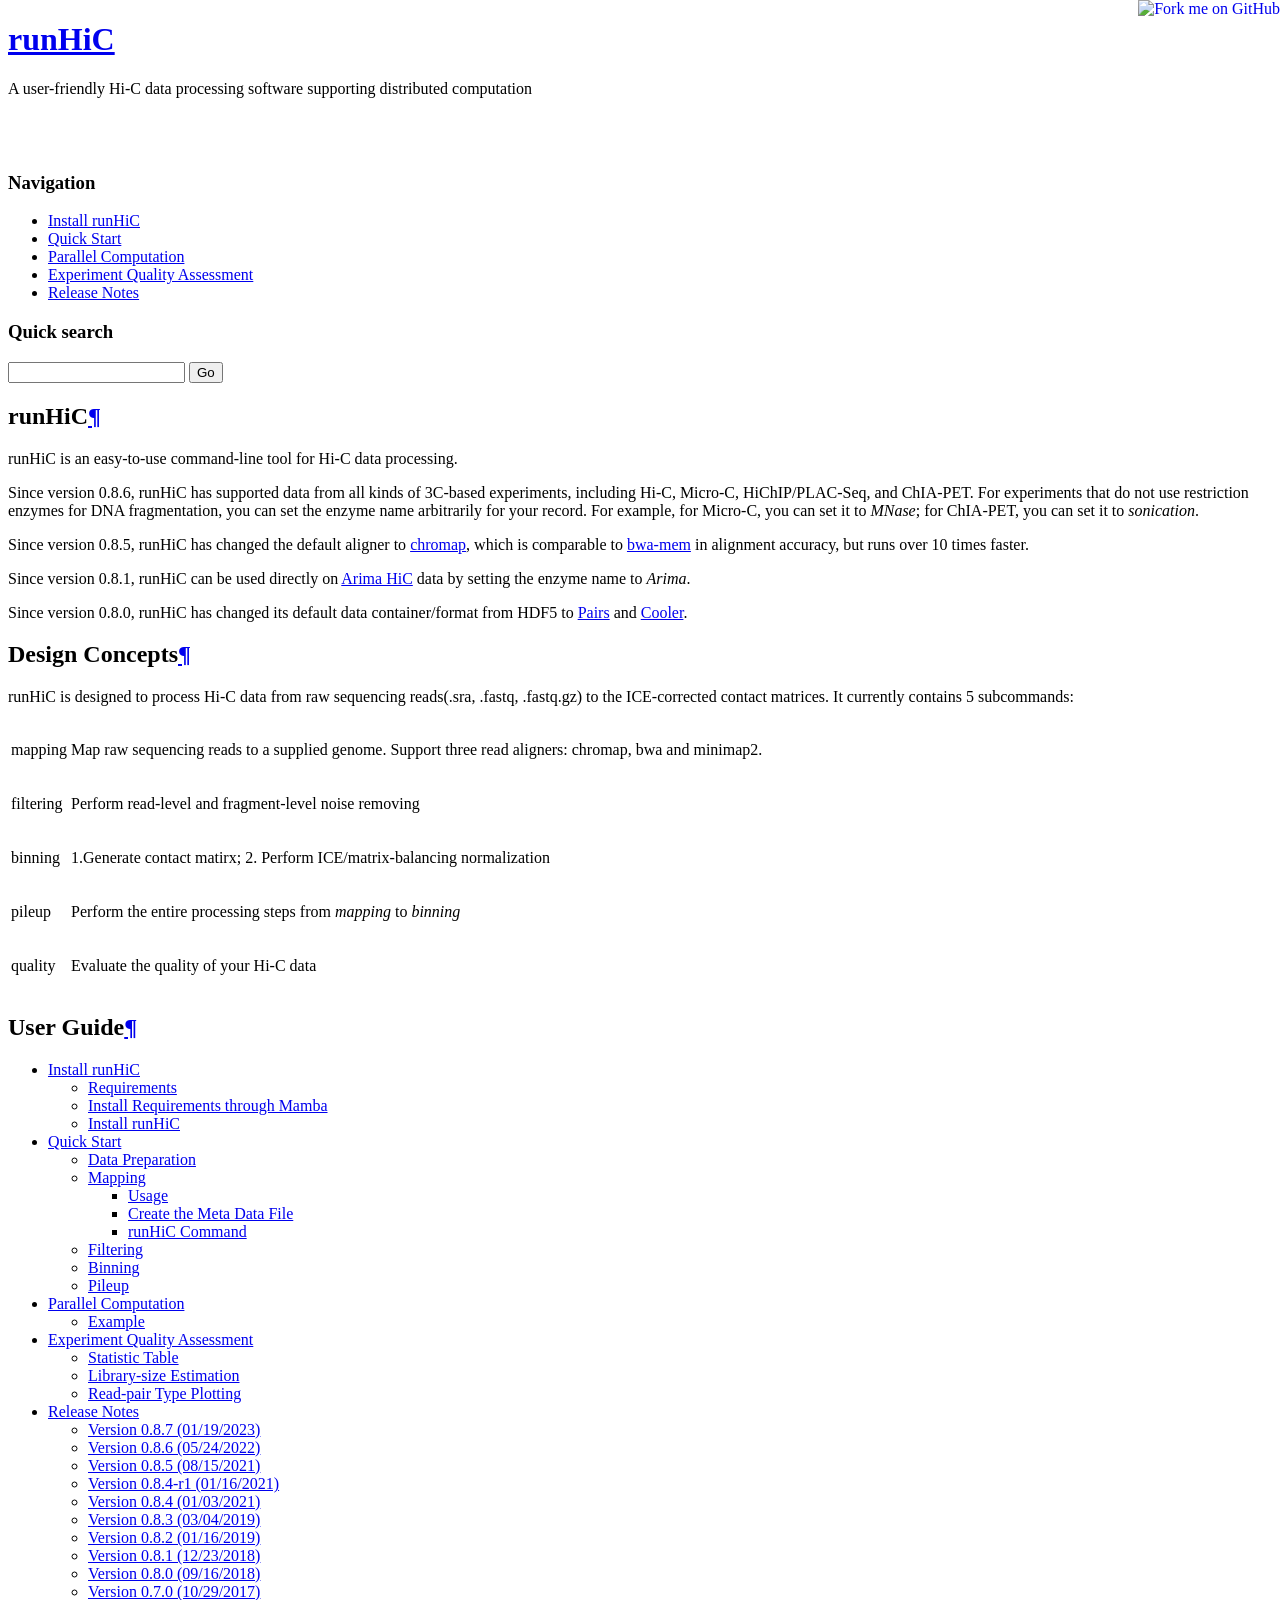
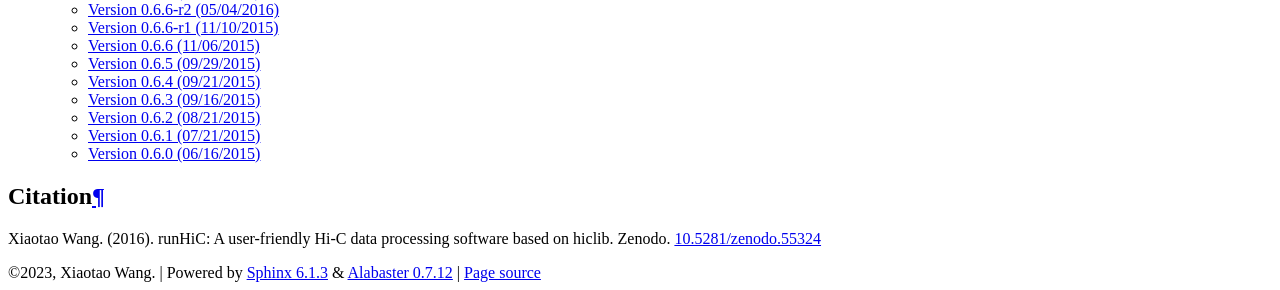
==== commit fc04779a: "update doc" ====
--- a/docs/index.html
+++ b/docs/index.html
@@ -1,18 +1,17 @@
 
 <!DOCTYPE html>
 
-<html>
+<html lang="en">
   <head>
     <meta charset="utf-8" />
-    <meta name="viewport" content="width=device-width, initial-scale=1.0" /><meta name="generator" content="Docutils 0.17.1: http://docutils.sourceforge.net/" />
-
-    <title>runHiC &#8212; runHiC 0.8.4 documentation</title>
+    <meta name="viewport" content="width=device-width, initial-scale=1.0" /><meta name="generator" content="Docutils 0.18.1: http://docutils.sourceforge.net/" />
+
+    <title>runHiC &#8212; runHiC 0.8.7 documentation</title>
     <link rel="stylesheet" type="text/css" href="_static/pygments.css" />
     <link rel="stylesheet" type="text/css" href="_static/alabaster.css" />
     <script data-url_root="./" id="documentation_options" src="_static/documentation_options.js"></script>
-    <script src="_static/jquery.js"></script>
-    <script src="_static/underscore.js"></script>
     <script src="_static/doctools.js"></script>
+    <script src="_static/sphinx_highlight.js"></script>
     <link rel="index" title="Index" href="genindex.html" />
     <link rel="search" title="Search" href="search.html" />
     <link rel="next" title="Install runHiC" href="install.html" />
@@ -64,7 +63,7 @@
     </form>
     </div>
 </div>
-<script>$('#searchbox').show(0);</script>
+<script>document.getElementById('searchbox').style.display = "block"</script>
         </div>
       </div>
       <div class="documentwrapper">
@@ -74,9 +73,14 @@
           <div class="body" role="main">
             
   <section id="runhic">
-<h1>runHiC<a class="headerlink" href="#runhic" title="Permalink to this headline">¶</a></h1>
+<h1>runHiC<a class="headerlink" href="#runhic" title="Permalink to this heading">¶</a></h1>
 <p>runHiC is an easy-to-use command-line tool for Hi-C data processing.</p>
-<p>Since versio 0.8.5, runHiC has changed the default aligner to <a class="reference external" href="https://github.com/haowenz/chromap">chromap</a>,
+<p>Since version 0.8.6, runHiC has supported data from all kinds of 3C-based experiments,
+including Hi-C, Micro-C, HiChIP/PLAC-Seq, and ChIA-PET. For experiments that do not use
+restriction enzymes for DNA fragmentation, you can set the enzyme name arbitrarily for your
+record. For example, for Micro-C, you can set it to <em>MNase</em>; for ChIA-PET, you can set it to
+<em>sonication</em>.</p>
+<p>Since version 0.8.5, runHiC has changed the default aligner to <a class="reference external" href="https://github.com/haowenz/chromap">chromap</a>,
 which is comparable to <a class="reference external" href="https://github.com/lh3/bwa">bwa-mem</a> in alignment accuracy, but runs over 10 times faster.</p>
 <p>Since version 0.8.1, runHiC can be used directly on <a class="reference external" href="https://arimagenomics.com">Arima HiC</a> data
 by setting the enzyme name to <em>Arima</em>.</p>
@@ -84,17 +88,13 @@
 <a class="reference external" href="https://github.com/4dn-dcic/pairix/blob/master/pairs_format_specification.md">Pairs</a> and
 <a class="reference external" href="https://github.com/mirnylab/cooler">Cooler</a>.</p>
 <section id="design-concepts">
-<h2>Design Concepts<a class="headerlink" href="#design-concepts" title="Permalink to this headline">¶</a></h2>
+<h2>Design Concepts<a class="headerlink" href="#design-concepts" title="Permalink to this heading">¶</a></h2>
 <p>runHiC is designed to process Hi-C data from raw sequencing reads(.sra, .fastq, .fastq.gz) to the ICE-corrected
-contact matrices. It currently contains 5 subcommand:</p>
+contact matrices. It currently contains 5 subcommands:</p>
 <table class="docutils align-default">
-<colgroup>
-<col style="width: 9%" />
-<col style="width: 91%" />
-</colgroup>
 <tbody>
 <tr class="row-odd"><td><p>mapping</p></td>
-<td><p>Map raw pair-end sequencing data to a supplied genome. Support three read aligners: chromap, bwa and minimap2.</p></td>
+<td><p>Map raw sequencing reads to a supplied genome. Support three read aligners: chromap, bwa and minimap2.</p></td>
 </tr>
 <tr class="row-even"><td><p>filtering</p></td>
 <td><p>Perform read-level and fragment-level noise removing</p></td>
@@ -103,21 +103,21 @@
 <td><p>1.Generate contact matirx; 2. Perform ICE/matrix-balancing normalization</p></td>
 </tr>
 <tr class="row-even"><td><p>pileup</p></td>
-<td><p>Perform entire processing from <em>mapping</em> to <em>binning</em></p></td>
+<td><p>Perform the entire processing steps from <em>mapping</em> to <em>binning</em></p></td>
 </tr>
 <tr class="row-odd"><td><p>quality</p></td>
-<td><p>Assess the quality of your Hi-C data</p></td>
+<td><p>Evaluate the quality of your Hi-C data</p></td>
 </tr>
 </tbody>
 </table>
 </section>
 <section id="user-guide">
-<h2>User Guide<a class="headerlink" href="#user-guide" title="Permalink to this headline">¶</a></h2>
+<h2>User Guide<a class="headerlink" href="#user-guide" title="Permalink to this heading">¶</a></h2>
 <div class="toctree-wrapper compound">
 <ul>
 <li class="toctree-l1"><a class="reference internal" href="install.html">Install runHiC</a><ul>
 <li class="toctree-l2"><a class="reference internal" href="install.html#requirements">Requirements</a></li>
-<li class="toctree-l2"><a class="reference internal" href="install.html#install-requirements-through-conda">Install Requirements through Conda</a></li>
+<li class="toctree-l2"><a class="reference internal" href="install.html#install-requirements-through-mamba">Install Requirements through Mamba</a></li>
 <li class="toctree-l2"><a class="reference internal" href="install.html#id1">Install runHiC</a></li>
 </ul>
 </li>
@@ -145,6 +145,8 @@
 </ul>
 </li>
 <li class="toctree-l1"><a class="reference internal" href="changelog.html">Release Notes</a><ul>
+<li class="toctree-l2"><a class="reference internal" href="changelog.html#version-0-8-7-01-19-2023">Version 0.8.7 (01/19/2023)</a></li>
+<li class="toctree-l2"><a class="reference internal" href="changelog.html#version-0-8-6-05-24-2022">Version 0.8.6 (05/24/2022)</a></li>
 <li class="toctree-l2"><a class="reference internal" href="changelog.html#version-0-8-5-08-15-2021">Version 0.8.5 (08/15/2021)</a></li>
 <li class="toctree-l2"><a class="reference internal" href="changelog.html#version-0-8-4-r1-01-16-2021">Version 0.8.4-r1 (01/16/2021)</a></li>
 <li class="toctree-l2"><a class="reference internal" href="changelog.html#version-0-8-4-01-03-2021">Version 0.8.4 (01/03/2021)</a></li>
@@ -168,7 +170,7 @@
 </div>
 </section>
 <section id="citation">
-<h2>Citation<a class="headerlink" href="#citation" title="Permalink to this headline">¶</a></h2>
+<h2>Citation<a class="headerlink" href="#citation" title="Permalink to this heading">¶</a></h2>
 <p>Xiaotao Wang. (2016). runHiC: A user-friendly Hi-C data processing software based on hiclib. Zenodo.
 <a class="reference external" href="http://dx.doi.org/10.5281/zenodo.55324">10.5281/zenodo.55324</a></p>
 </section>
@@ -182,10 +184,10 @@
     <div class="clearer"></div>
   </div>
     <div class="footer">
-      &copy;2021, XiaoTao Wang.
+      &copy;2023, Xiaotao Wang.
       
       |
-      Powered by <a href="http://sphinx-doc.org/">Sphinx 4.1.2</a>
+      Powered by <a href="http://sphinx-doc.org/">Sphinx 6.1.3</a>
       &amp; <a href="https://github.com/bitprophet/alabaster">Alabaster 0.7.12</a>
       
       |
--- a/docs/_static/pygments.css
+++ b/docs/_static/pygments.css
@@ -1,74 +1,83 @@
-pre { line-height: 125%; margin: 0; }
-td.linenos pre { color: #000000; background-color: #f0f0f0; padding: 0 5px 0 5px; }
-span.linenos { color: #000000; background-color: #f0f0f0; padding: 0 5px 0 5px; }
-td.linenos pre.special { color: #000000; background-color: #ffffc0; padding: 0 5px 0 5px; }
-span.linenos.special { color: #000000; background-color: #ffffc0; padding: 0 5px 0 5px; }
+pre { line-height: 125%; }
+td.linenos .normal { color: inherit; background-color: transparent; padding-left: 5px; padding-right: 5px; }
+span.linenos { color: inherit; background-color: transparent; padding-left: 5px; padding-right: 5px; }
+td.linenos .special { color: #000000; background-color: #ffffc0; padding-left: 5px; padding-right: 5px; }
+span.linenos.special { color: #000000; background-color: #ffffc0; padding-left: 5px; padding-right: 5px; }
 .highlight .hll { background-color: #ffffcc }
-.highlight { background: #eeffcc; }
-.highlight .c { color: #408090; font-style: italic } /* Comment */
-.highlight .err { border: 1px solid #FF0000 } /* Error */
-.highlight .k { color: #007020; font-weight: bold } /* Keyword */
-.highlight .o { color: #666666 } /* Operator */
-.highlight .ch { color: #408090; font-style: italic } /* Comment.Hashbang */
-.highlight .cm { color: #408090; font-style: italic } /* Comment.Multiline */
-.highlight .cp { color: #007020 } /* Comment.Preproc */
-.highlight .cpf { color: #408090; font-style: italic } /* Comment.PreprocFile */
-.highlight .c1 { color: #408090; font-style: italic } /* Comment.Single */
-.highlight .cs { color: #408090; background-color: #fff0f0 } /* Comment.Special */
-.highlight .gd { color: #A00000 } /* Generic.Deleted */
-.highlight .ge { font-style: italic } /* Generic.Emph */
-.highlight .gr { color: #FF0000 } /* Generic.Error */
+.highlight { background: #f8f8f8; }
+.highlight .c { color: #8f5902; font-style: italic } /* Comment */
+.highlight .err { color: #a40000; border: 1px solid #ef2929 } /* Error */
+.highlight .g { color: #000000 } /* Generic */
+.highlight .k { color: #004461; font-weight: bold } /* Keyword */
+.highlight .l { color: #000000 } /* Literal */
+.highlight .n { color: #000000 } /* Name */
+.highlight .o { color: #582800 } /* Operator */
+.highlight .x { color: #000000 } /* Other */
+.highlight .p { color: #000000; font-weight: bold } /* Punctuation */
+.highlight .ch { color: #8f5902; font-style: italic } /* Comment.Hashbang */
+.highlight .cm { color: #8f5902; font-style: italic } /* Comment.Multiline */
+.highlight .cp { color: #8f5902 } /* Comment.Preproc */
+.highlight .cpf { color: #8f5902; font-style: italic } /* Comment.PreprocFile */
+.highlight .c1 { color: #8f5902; font-style: italic } /* Comment.Single */
+.highlight .cs { color: #8f5902; font-style: italic } /* Comment.Special */
+.highlight .gd { color: #a40000 } /* Generic.Deleted */
+.highlight .ge { color: #000000; font-style: italic } /* Generic.Emph */
+.highlight .gr { color: #ef2929 } /* Generic.Error */
 .highlight .gh { color: #000080; font-weight: bold } /* Generic.Heading */
 .highlight .gi { color: #00A000 } /* Generic.Inserted */
-.highlight .go { color: #333333 } /* Generic.Output */
-.highlight .gp { color: #c65d09; font-weight: bold } /* Generic.Prompt */
-.highlight .gs { font-weight: bold } /* Generic.Strong */
+.highlight .go { color: #888888 } /* Generic.Output */
+.highlight .gp { color: #745334 } /* Generic.Prompt */
+.highlight .gs { color: #000000; font-weight: bold } /* Generic.Strong */
 .highlight .gu { color: #800080; font-weight: bold } /* Generic.Subheading */
-.highlight .gt { color: #0044DD } /* Generic.Traceback */
-.highlight .kc { color: #007020; font-weight: bold } /* Keyword.Constant */
-.highlight .kd { color: #007020; font-weight: bold } /* Keyword.Declaration */
-.highlight .kn { color: #007020; font-weight: bold } /* Keyword.Namespace */
-.highlight .kp { color: #007020 } /* Keyword.Pseudo */
-.highlight .kr { color: #007020; font-weight: bold } /* Keyword.Reserved */
-.highlight .kt { color: #902000 } /* Keyword.Type */
-.highlight .m { color: #208050 } /* Literal.Number */
-.highlight .s { color: #4070a0 } /* Literal.String */
-.highlight .na { color: #4070a0 } /* Name.Attribute */
-.highlight .nb { color: #007020 } /* Name.Builtin */
-.highlight .nc { color: #0e84b5; font-weight: bold } /* Name.Class */
-.highlight .no { color: #60add5 } /* Name.Constant */
-.highlight .nd { color: #555555; font-weight: bold } /* Name.Decorator */
-.highlight .ni { color: #d55537; font-weight: bold } /* Name.Entity */
-.highlight .ne { color: #007020 } /* Name.Exception */
-.highlight .nf { color: #06287e } /* Name.Function */
-.highlight .nl { color: #002070; font-weight: bold } /* Name.Label */
-.highlight .nn { color: #0e84b5; font-weight: bold } /* Name.Namespace */
-.highlight .nt { color: #062873; font-weight: bold } /* Name.Tag */
-.highlight .nv { color: #bb60d5 } /* Name.Variable */
-.highlight .ow { color: #007020; font-weight: bold } /* Operator.Word */
-.highlight .w { color: #bbbbbb } /* Text.Whitespace */
-.highlight .mb { color: #208050 } /* Literal.Number.Bin */
-.highlight .mf { color: #208050 } /* Literal.Number.Float */
-.highlight .mh { color: #208050 } /* Literal.Number.Hex */
-.highlight .mi { color: #208050 } /* Literal.Number.Integer */
-.highlight .mo { color: #208050 } /* Literal.Number.Oct */
-.highlight .sa { color: #4070a0 } /* Literal.String.Affix */
-.highlight .sb { color: #4070a0 } /* Literal.String.Backtick */
-.highlight .sc { color: #4070a0 } /* Literal.String.Char */
-.highlight .dl { color: #4070a0 } /* Literal.String.Delimiter */
-.highlight .sd { color: #4070a0; font-style: italic } /* Literal.String.Doc */
-.highlight .s2 { color: #4070a0 } /* Literal.String.Double */
-.highlight .se { color: #4070a0; font-weight: bold } /* Literal.String.Escape */
-.highlight .sh { color: #4070a0 } /* Literal.String.Heredoc */
-.highlight .si { color: #70a0d0; font-style: italic } /* Literal.String.Interpol */
-.highlight .sx { color: #c65d09 } /* Literal.String.Other */
-.highlight .sr { color: #235388 } /* Literal.String.Regex */
-.highlight .s1 { color: #4070a0 } /* Literal.String.Single */
-.highlight .ss { color: #517918 } /* Literal.String.Symbol */
-.highlight .bp { color: #007020 } /* Name.Builtin.Pseudo */
-.highlight .fm { color: #06287e } /* Name.Function.Magic */
-.highlight .vc { color: #bb60d5 } /* Name.Variable.Class */
-.highlight .vg { color: #bb60d5 } /* Name.Variable.Global */
-.highlight .vi { color: #bb60d5 } /* Name.Variable.Instance */
-.highlight .vm { color: #bb60d5 } /* Name.Variable.Magic */
-.highlight .il { color: #208050 } /* Literal.Number.Integer.Long */+.highlight .gt { color: #a40000; font-weight: bold } /* Generic.Traceback */
+.highlight .kc { color: #004461; font-weight: bold } /* Keyword.Constant */
+.highlight .kd { color: #004461; font-weight: bold } /* Keyword.Declaration */
+.highlight .kn { color: #004461; font-weight: bold } /* Keyword.Namespace */
+.highlight .kp { color: #004461; font-weight: bold } /* Keyword.Pseudo */
+.highlight .kr { color: #004461; font-weight: bold } /* Keyword.Reserved */
+.highlight .kt { color: #004461; font-weight: bold } /* Keyword.Type */
+.highlight .ld { color: #000000 } /* Literal.Date */
+.highlight .m { color: #990000 } /* Literal.Number */
+.highlight .s { color: #4e9a06 } /* Literal.String */
+.highlight .na { color: #c4a000 } /* Name.Attribute */
+.highlight .nb { color: #004461 } /* Name.Builtin */
+.highlight .nc { color: #000000 } /* Name.Class */
+.highlight .no { color: #000000 } /* Name.Constant */
+.highlight .nd { color: #888888 } /* Name.Decorator */
+.highlight .ni { color: #ce5c00 } /* Name.Entity */
+.highlight .ne { color: #cc0000; font-weight: bold } /* Name.Exception */
+.highlight .nf { color: #000000 } /* Name.Function */
+.highlight .nl { color: #f57900 } /* Name.Label */
+.highlight .nn { color: #000000 } /* Name.Namespace */
+.highlight .nx { color: #000000 } /* Name.Other */
+.highlight .py { color: #000000 } /* Name.Property */
+.highlight .nt { color: #004461; font-weight: bold } /* Name.Tag */
+.highlight .nv { color: #000000 } /* Name.Variable */
+.highlight .ow { color: #004461; font-weight: bold } /* Operator.Word */
+.highlight .pm { color: #000000; font-weight: bold } /* Punctuation.Marker */
+.highlight .w { color: #f8f8f8; text-decoration: underline } /* Text.Whitespace */
+.highlight .mb { color: #990000 } /* Literal.Number.Bin */
+.highlight .mf { color: #990000 } /* Literal.Number.Float */
+.highlight .mh { color: #990000 } /* Literal.Number.Hex */
+.highlight .mi { color: #990000 } /* Literal.Number.Integer */
+.highlight .mo { color: #990000 } /* Literal.Number.Oct */
+.highlight .sa { color: #4e9a06 } /* Literal.String.Affix */
+.highlight .sb { color: #4e9a06 } /* Literal.String.Backtick */
+.highlight .sc { color: #4e9a06 } /* Literal.String.Char */
+.highlight .dl { color: #4e9a06 } /* Literal.String.Delimiter */
+.highlight .sd { color: #8f5902; font-style: italic } /* Literal.String.Doc */
+.highlight .s2 { color: #4e9a06 } /* Literal.String.Double */
+.highlight .se { color: #4e9a06 } /* Literal.String.Escape */
+.highlight .sh { color: #4e9a06 } /* Literal.String.Heredoc */
+.highlight .si { color: #4e9a06 } /* Literal.String.Interpol */
+.highlight .sx { color: #4e9a06 } /* Literal.String.Other */
+.highlight .sr { color: #4e9a06 } /* Literal.String.Regex */
+.highlight .s1 { color: #4e9a06 } /* Literal.String.Single */
+.highlight .ss { color: #4e9a06 } /* Literal.String.Symbol */
+.highlight .bp { color: #3465a4 } /* Name.Builtin.Pseudo */
+.highlight .fm { color: #000000 } /* Name.Function.Magic */
+.highlight .vc { color: #000000 } /* Name.Variable.Class */
+.highlight .vg { color: #000000 } /* Name.Variable.Global */
+.highlight .vi { color: #000000 } /* Name.Variable.Instance */
+.highlight .vm { color: #000000 } /* Name.Variable.Magic */
+.highlight .il { color: #990000 } /* Literal.Number.Integer.Long */
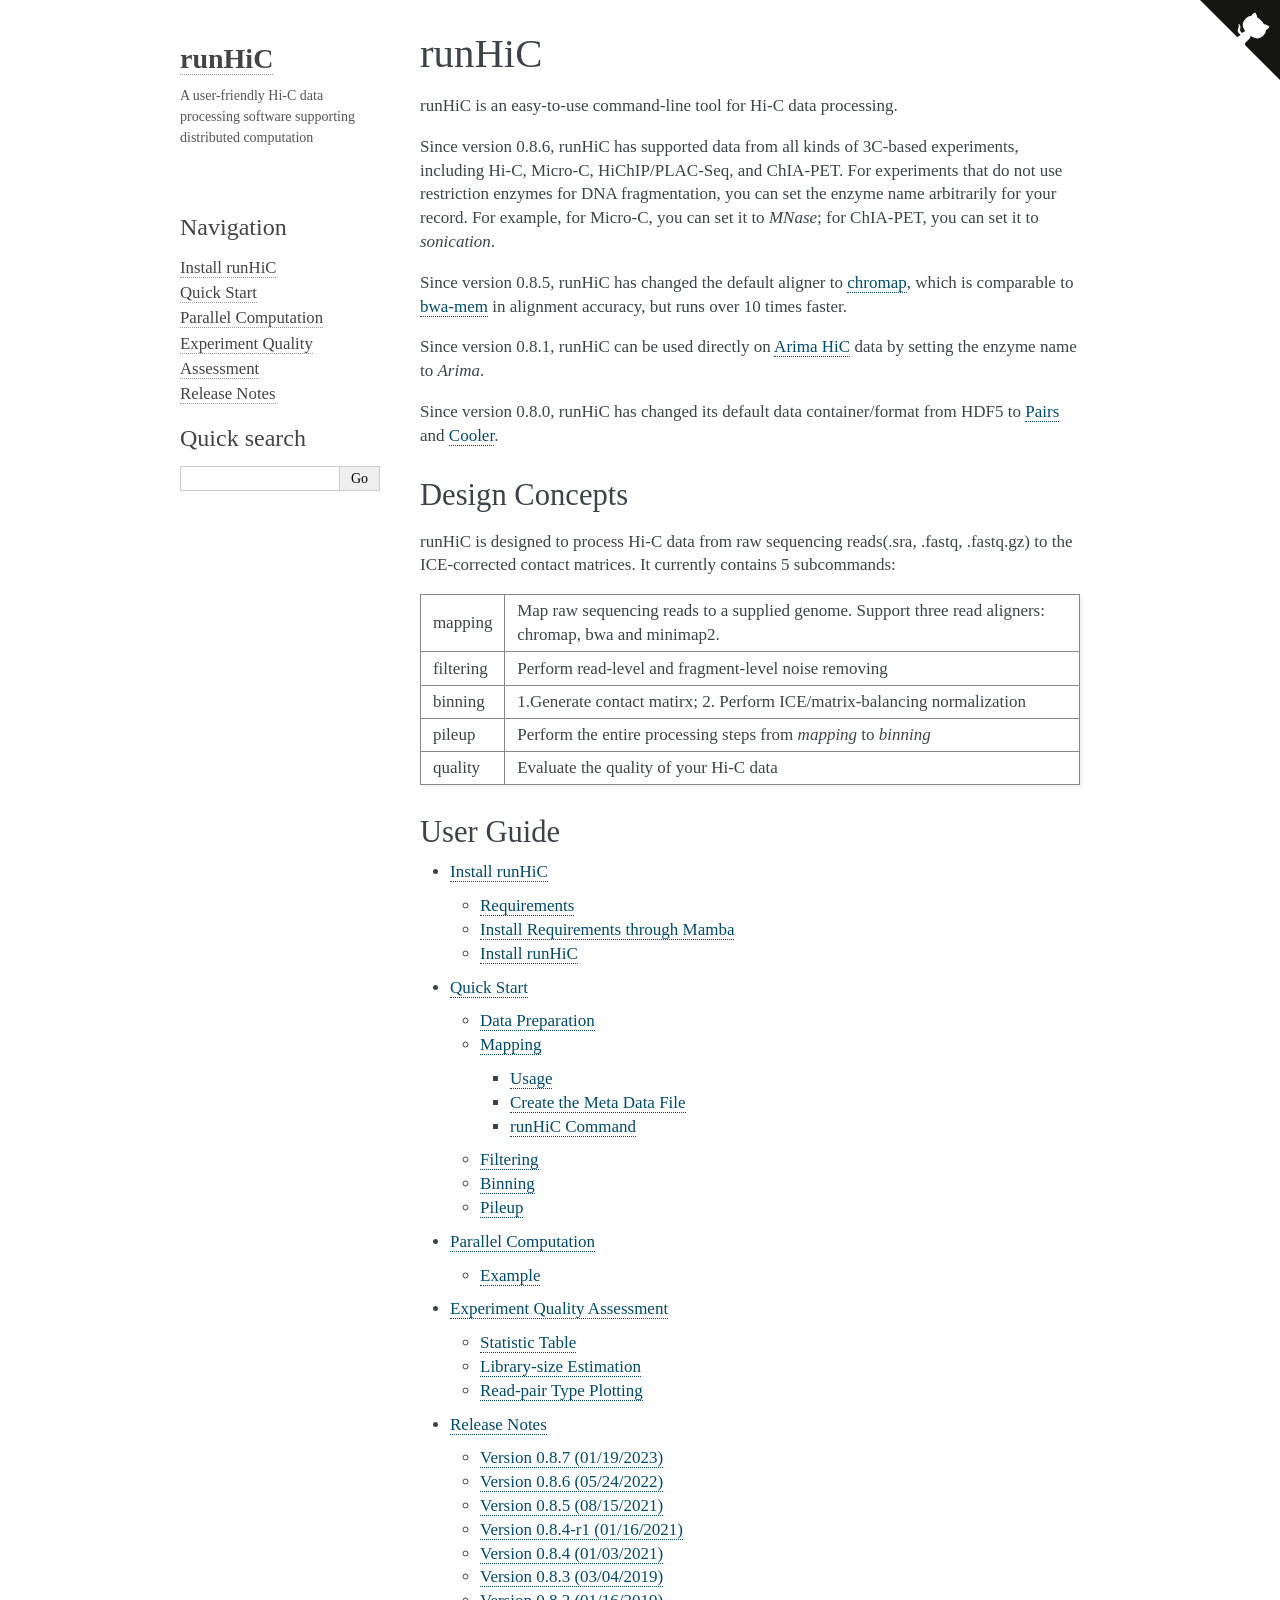
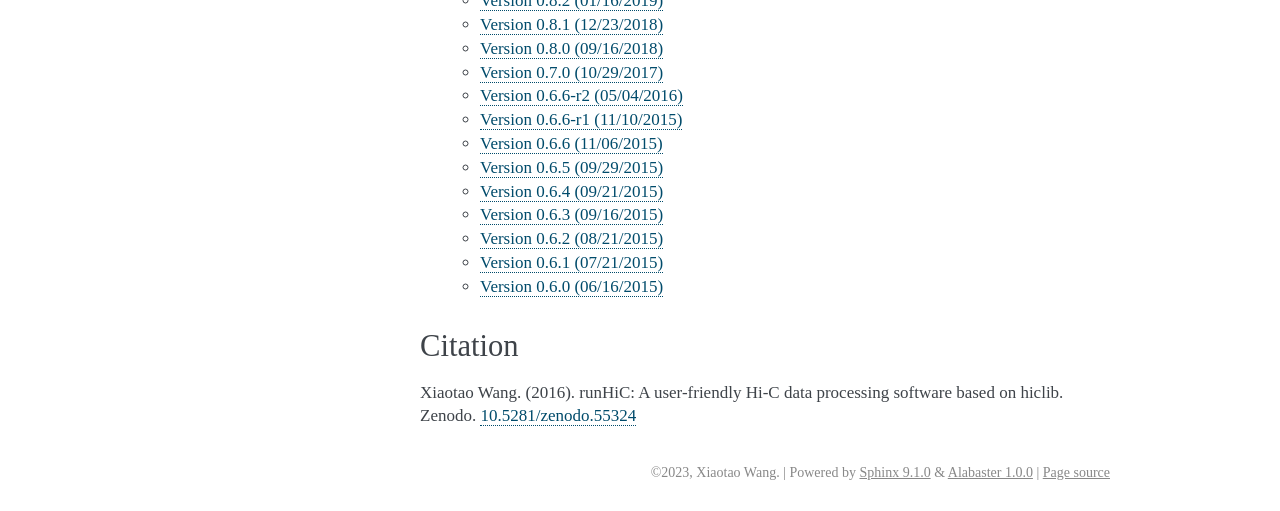
==== commit 8782e9cd: "Merge 706b6f1444bbf7456eb3ffa2977caeda62d0fa6f into ae92d7184e5f21c6d0d1109c92b8558660bf3876" ====
--- a/docs/index.html
+++ b/docs/index.html
@@ -1,30 +1,31 @@
-
 <!DOCTYPE html>
 
-<html lang="en">
+<html lang="en" data-content_root="./">
   <head>
     <meta charset="utf-8" />
-    <meta name="viewport" content="width=device-width, initial-scale=1.0" /><meta name="generator" content="Docutils 0.18.1: http://docutils.sourceforge.net/" />
-
-    <title>runHiC &#8212; runHiC 0.8.7 documentation</title>
-    <link rel="stylesheet" type="text/css" href="_static/pygments.css" />
-    <link rel="stylesheet" type="text/css" href="_static/alabaster.css" />
-    <script data-url_root="./" id="documentation_options" src="_static/documentation_options.js"></script>
-    <script src="_static/doctools.js"></script>
-    <script src="_static/sphinx_highlight.js"></script>
+    <meta name="viewport" content="width=device-width, initial-scale=1.0" /><meta name="viewport" content="width=device-width, initial-scale=1" />
+
+    <title>runHiC &#8212; runHiC 0.9.1 documentation</title>
+    <link rel="stylesheet" type="text/css" href="_static/pygments.css?v=5ecbeea2" />
+    <link rel="stylesheet" type="text/css" href="_static/basic.css?v=b08954a9" />
+    <link rel="stylesheet" type="text/css" href="_static/alabaster.css?v=f6a572b4" />
+    <script src="_static/documentation_options.js?v=9dc39874"></script>
+    <script src="_static/doctools.js?v=fd6eb6e6"></script>
+    <script src="_static/sphinx_highlight.js?v=6ffebe34"></script>
     <link rel="index" title="Index" href="genindex.html" />
     <link rel="search" title="Search" href="search.html" />
     <link rel="next" title="Install runHiC" href="install.html" />
    
   <link rel="stylesheet" href="_static/custom.css" type="text/css" />
   
+
   
-  <meta name="viewport" content="width=device-width, initial-scale=0.9, maximum-scale=0.9" />
+  
 
   </head><body>
   <div class="document">
     
-      <div class="sphinxsidebar" role="navigation" aria-label="main navigation">
+      <div class="sphinxsidebar" role="navigation" aria-label="Main">
         <div class="sphinxsidebarwrapper">
 <h1 class="logo"><a href="#">runHiC</a></h1>
 
@@ -54,7 +55,7 @@
 </ul>
 
 
-<div id="searchbox" style="display: none" role="search">
+<search id="searchbox" style="display: none" role="search">
   <h3 id="searchlabel">Quick search</h3>
     <div class="searchformwrapper">
     <form class="search" action="search.html" method="get">
@@ -62,7 +63,7 @@
       <input type="submit" value="Go" />
     </form>
     </div>
-</div>
+</search>
 <script>document.getElementById('searchbox').style.display = "block"</script>
         </div>
       </div>
@@ -73,7 +74,7 @@
           <div class="body" role="main">
             
   <section id="runhic">
-<h1>runHiC<a class="headerlink" href="#runhic" title="Permalink to this heading">¶</a></h1>
+<h1>runHiC<a class="headerlink" href="#runhic" title="Link to this heading">¶</a></h1>
 <p>runHiC is an easy-to-use command-line tool for Hi-C data processing.</p>
 <p>Since version 0.8.6, runHiC has supported data from all kinds of 3C-based experiments,
 including Hi-C, Micro-C, HiChIP/PLAC-Seq, and ChIA-PET. For experiments that do not use
@@ -88,7 +89,7 @@
 <a class="reference external" href="https://github.com/4dn-dcic/pairix/blob/master/pairs_format_specification.md">Pairs</a> and
 <a class="reference external" href="https://github.com/mirnylab/cooler">Cooler</a>.</p>
 <section id="design-concepts">
-<h2>Design Concepts<a class="headerlink" href="#design-concepts" title="Permalink to this heading">¶</a></h2>
+<h2>Design Concepts<a class="headerlink" href="#design-concepts" title="Link to this heading">¶</a></h2>
 <p>runHiC is designed to process Hi-C data from raw sequencing reads(.sra, .fastq, .fastq.gz) to the ICE-corrected
 contact matrices. It currently contains 5 subcommands:</p>
 <table class="docutils align-default">
@@ -112,7 +113,7 @@
 </table>
 </section>
 <section id="user-guide">
-<h2>User Guide<a class="headerlink" href="#user-guide" title="Permalink to this heading">¶</a></h2>
+<h2>User Guide<a class="headerlink" href="#user-guide" title="Link to this heading">¶</a></h2>
 <div class="toctree-wrapper compound">
 <ul>
 <li class="toctree-l1"><a class="reference internal" href="install.html">Install runHiC</a><ul>
@@ -170,7 +171,7 @@
 </div>
 </section>
 <section id="citation">
-<h2>Citation<a class="headerlink" href="#citation" title="Permalink to this heading">¶</a></h2>
+<h2>Citation<a class="headerlink" href="#citation" title="Link to this heading">¶</a></h2>
 <p>Xiaotao Wang. (2016). runHiC: A user-friendly Hi-C data processing software based on hiclib. Zenodo.
 <a class="reference external" href="http://dx.doi.org/10.5281/zenodo.55324">10.5281/zenodo.55324</a></p>
 </section>
@@ -184,11 +185,11 @@
     <div class="clearer"></div>
   </div>
     <div class="footer">
-      &copy;2023, Xiaotao Wang.
+      &#169;2023, Xiaotao Wang.
       
       |
-      Powered by <a href="http://sphinx-doc.org/">Sphinx 6.1.3</a>
-      &amp; <a href="https://github.com/bitprophet/alabaster">Alabaster 0.7.12</a>
+      Powered by <a href="https://www.sphinx-doc.org/">Sphinx 9.1.0</a>
+      &amp; <a href="https://alabaster.readthedocs.io">Alabaster 1.0.0</a>
       
       |
       <a href="_sources/index.rst.txt"
@@ -197,7 +198,7 @@
 
     
     <a href="https://github.com/XiaoTaoWang/HiC_pipeline" class="github">
-        <img style="position: absolute; top: 0; right: 0; border: 0;" src="https://s3.amazonaws.com/github/ribbons/forkme_right_darkblue_121621.png" alt="Fork me on GitHub"  class="github"/>
+        <img src="_static/github-banner.svg" alt="Fork me on GitHub" class="github"/>
     </a>
     
 
--- a/docs/_static/pygments.css
+++ b/docs/_static/pygments.css
@@ -5,79 +5,80 @@
 span.linenos.special { color: #000000; background-color: #ffffc0; padding-left: 5px; padding-right: 5px; }
 .highlight .hll { background-color: #ffffcc }
 .highlight { background: #f8f8f8; }
-.highlight .c { color: #8f5902; font-style: italic } /* Comment */
-.highlight .err { color: #a40000; border: 1px solid #ef2929 } /* Error */
-.highlight .g { color: #000000 } /* Generic */
+.highlight .c { color: #8F5902; font-style: italic } /* Comment */
+.highlight .err { color: #A40000; border: 1px solid #EF2929 } /* Error */
+.highlight .g { color: #000 } /* Generic */
 .highlight .k { color: #004461; font-weight: bold } /* Keyword */
-.highlight .l { color: #000000 } /* Literal */
-.highlight .n { color: #000000 } /* Name */
+.highlight .l { color: #000 } /* Literal */
+.highlight .n { color: #000 } /* Name */
 .highlight .o { color: #582800 } /* Operator */
-.highlight .x { color: #000000 } /* Other */
-.highlight .p { color: #000000; font-weight: bold } /* Punctuation */
-.highlight .ch { color: #8f5902; font-style: italic } /* Comment.Hashbang */
-.highlight .cm { color: #8f5902; font-style: italic } /* Comment.Multiline */
-.highlight .cp { color: #8f5902 } /* Comment.Preproc */
-.highlight .cpf { color: #8f5902; font-style: italic } /* Comment.PreprocFile */
-.highlight .c1 { color: #8f5902; font-style: italic } /* Comment.Single */
-.highlight .cs { color: #8f5902; font-style: italic } /* Comment.Special */
-.highlight .gd { color: #a40000 } /* Generic.Deleted */
-.highlight .ge { color: #000000; font-style: italic } /* Generic.Emph */
-.highlight .gr { color: #ef2929 } /* Generic.Error */
+.highlight .x { color: #000 } /* Other */
+.highlight .p { color: #000; font-weight: bold } /* Punctuation */
+.highlight .ch { color: #8F5902; font-style: italic } /* Comment.Hashbang */
+.highlight .cm { color: #8F5902; font-style: italic } /* Comment.Multiline */
+.highlight .cp { color: #8F5902 } /* Comment.Preproc */
+.highlight .cpf { color: #8F5902; font-style: italic } /* Comment.PreprocFile */
+.highlight .c1 { color: #8F5902; font-style: italic } /* Comment.Single */
+.highlight .cs { color: #8F5902; font-style: italic } /* Comment.Special */
+.highlight .gd { color: #A40000 } /* Generic.Deleted */
+.highlight .ge { color: #000; font-style: italic } /* Generic.Emph */
+.highlight .ges { color: #000 } /* Generic.EmphStrong */
+.highlight .gr { color: #EF2929 } /* Generic.Error */
 .highlight .gh { color: #000080; font-weight: bold } /* Generic.Heading */
 .highlight .gi { color: #00A000 } /* Generic.Inserted */
-.highlight .go { color: #888888 } /* Generic.Output */
+.highlight .go { color: #888 } /* Generic.Output */
 .highlight .gp { color: #745334 } /* Generic.Prompt */
-.highlight .gs { color: #000000; font-weight: bold } /* Generic.Strong */
+.highlight .gs { color: #000; font-weight: bold } /* Generic.Strong */
 .highlight .gu { color: #800080; font-weight: bold } /* Generic.Subheading */
-.highlight .gt { color: #a40000; font-weight: bold } /* Generic.Traceback */
+.highlight .gt { color: #A40000; font-weight: bold } /* Generic.Traceback */
 .highlight .kc { color: #004461; font-weight: bold } /* Keyword.Constant */
 .highlight .kd { color: #004461; font-weight: bold } /* Keyword.Declaration */
 .highlight .kn { color: #004461; font-weight: bold } /* Keyword.Namespace */
 .highlight .kp { color: #004461; font-weight: bold } /* Keyword.Pseudo */
 .highlight .kr { color: #004461; font-weight: bold } /* Keyword.Reserved */
 .highlight .kt { color: #004461; font-weight: bold } /* Keyword.Type */
-.highlight .ld { color: #000000 } /* Literal.Date */
-.highlight .m { color: #990000 } /* Literal.Number */
-.highlight .s { color: #4e9a06 } /* Literal.String */
-.highlight .na { color: #c4a000 } /* Name.Attribute */
+.highlight .ld { color: #000 } /* Literal.Date */
+.highlight .m { color: #900 } /* Literal.Number */
+.highlight .s { color: #4E9A06 } /* Literal.String */
+.highlight .na { color: #C4A000 } /* Name.Attribute */
 .highlight .nb { color: #004461 } /* Name.Builtin */
-.highlight .nc { color: #000000 } /* Name.Class */
-.highlight .no { color: #000000 } /* Name.Constant */
-.highlight .nd { color: #888888 } /* Name.Decorator */
-.highlight .ni { color: #ce5c00 } /* Name.Entity */
-.highlight .ne { color: #cc0000; font-weight: bold } /* Name.Exception */
-.highlight .nf { color: #000000 } /* Name.Function */
-.highlight .nl { color: #f57900 } /* Name.Label */
-.highlight .nn { color: #000000 } /* Name.Namespace */
-.highlight .nx { color: #000000 } /* Name.Other */
-.highlight .py { color: #000000 } /* Name.Property */
+.highlight .nc { color: #000 } /* Name.Class */
+.highlight .no { color: #000 } /* Name.Constant */
+.highlight .nd { color: #888 } /* Name.Decorator */
+.highlight .ni { color: #CE5C00 } /* Name.Entity */
+.highlight .ne { color: #C00; font-weight: bold } /* Name.Exception */
+.highlight .nf { color: #000 } /* Name.Function */
+.highlight .nl { color: #F57900 } /* Name.Label */
+.highlight .nn { color: #000 } /* Name.Namespace */
+.highlight .nx { color: #000 } /* Name.Other */
+.highlight .py { color: #000 } /* Name.Property */
 .highlight .nt { color: #004461; font-weight: bold } /* Name.Tag */
-.highlight .nv { color: #000000 } /* Name.Variable */
+.highlight .nv { color: #000 } /* Name.Variable */
 .highlight .ow { color: #004461; font-weight: bold } /* Operator.Word */
-.highlight .pm { color: #000000; font-weight: bold } /* Punctuation.Marker */
-.highlight .w { color: #f8f8f8; text-decoration: underline } /* Text.Whitespace */
-.highlight .mb { color: #990000 } /* Literal.Number.Bin */
-.highlight .mf { color: #990000 } /* Literal.Number.Float */
-.highlight .mh { color: #990000 } /* Literal.Number.Hex */
-.highlight .mi { color: #990000 } /* Literal.Number.Integer */
-.highlight .mo { color: #990000 } /* Literal.Number.Oct */
-.highlight .sa { color: #4e9a06 } /* Literal.String.Affix */
-.highlight .sb { color: #4e9a06 } /* Literal.String.Backtick */
-.highlight .sc { color: #4e9a06 } /* Literal.String.Char */
-.highlight .dl { color: #4e9a06 } /* Literal.String.Delimiter */
-.highlight .sd { color: #8f5902; font-style: italic } /* Literal.String.Doc */
-.highlight .s2 { color: #4e9a06 } /* Literal.String.Double */
-.highlight .se { color: #4e9a06 } /* Literal.String.Escape */
-.highlight .sh { color: #4e9a06 } /* Literal.String.Heredoc */
-.highlight .si { color: #4e9a06 } /* Literal.String.Interpol */
-.highlight .sx { color: #4e9a06 } /* Literal.String.Other */
-.highlight .sr { color: #4e9a06 } /* Literal.String.Regex */
-.highlight .s1 { color: #4e9a06 } /* Literal.String.Single */
-.highlight .ss { color: #4e9a06 } /* Literal.String.Symbol */
-.highlight .bp { color: #3465a4 } /* Name.Builtin.Pseudo */
-.highlight .fm { color: #000000 } /* Name.Function.Magic */
-.highlight .vc { color: #000000 } /* Name.Variable.Class */
-.highlight .vg { color: #000000 } /* Name.Variable.Global */
-.highlight .vi { color: #000000 } /* Name.Variable.Instance */
-.highlight .vm { color: #000000 } /* Name.Variable.Magic */
-.highlight .il { color: #990000 } /* Literal.Number.Integer.Long */+.highlight .pm { color: #000; font-weight: bold } /* Punctuation.Marker */
+.highlight .w { color: #F8F8F8 } /* Text.Whitespace */
+.highlight .mb { color: #900 } /* Literal.Number.Bin */
+.highlight .mf { color: #900 } /* Literal.Number.Float */
+.highlight .mh { color: #900 } /* Literal.Number.Hex */
+.highlight .mi { color: #900 } /* Literal.Number.Integer */
+.highlight .mo { color: #900 } /* Literal.Number.Oct */
+.highlight .sa { color: #4E9A06 } /* Literal.String.Affix */
+.highlight .sb { color: #4E9A06 } /* Literal.String.Backtick */
+.highlight .sc { color: #4E9A06 } /* Literal.String.Char */
+.highlight .dl { color: #4E9A06 } /* Literal.String.Delimiter */
+.highlight .sd { color: #8F5902; font-style: italic } /* Literal.String.Doc */
+.highlight .s2 { color: #4E9A06 } /* Literal.String.Double */
+.highlight .se { color: #4E9A06 } /* Literal.String.Escape */
+.highlight .sh { color: #4E9A06 } /* Literal.String.Heredoc */
+.highlight .si { color: #4E9A06 } /* Literal.String.Interpol */
+.highlight .sx { color: #4E9A06 } /* Literal.String.Other */
+.highlight .sr { color: #4E9A06 } /* Literal.String.Regex */
+.highlight .s1 { color: #4E9A06 } /* Literal.String.Single */
+.highlight .ss { color: #4E9A06 } /* Literal.String.Symbol */
+.highlight .bp { color: #3465A4 } /* Name.Builtin.Pseudo */
+.highlight .fm { color: #000 } /* Name.Function.Magic */
+.highlight .vc { color: #000 } /* Name.Variable.Class */
+.highlight .vg { color: #000 } /* Name.Variable.Global */
+.highlight .vi { color: #000 } /* Name.Variable.Instance */
+.highlight .vm { color: #000 } /* Name.Variable.Magic */
+.highlight .il { color: #900 } /* Literal.Number.Integer.Long */
--- a/docs/_static/basic.css
+++ b/docs/_static/basic.css
@@ -0,0 +1,906 @@
+/*
+ * Sphinx stylesheet -- basic theme.
+ */
+
+/* -- main layout ----------------------------------------------------------- */
+
+div.clearer {
+    clear: both;
+}
+
+div.section::after {
+    display: block;
+    content: '';
+    clear: left;
+}
+
+/* -- relbar ---------------------------------------------------------------- */
+
+div.related {
+    width: 100%;
+    font-size: 90%;
+}
+
+div.related h3 {
+    display: none;
+}
+
+div.related ul {
+    margin: 0;
+    padding: 0 0 0 10px;
+    list-style: none;
+}
+
+div.related li {
+    display: inline;
+}
+
+div.related li.right {
+    float: right;
+    margin-right: 5px;
+}
+
+/* -- sidebar --------------------------------------------------------------- */
+
+div.sphinxsidebarwrapper {
+    padding: 10px 5px 0 10px;
+}
+
+div.sphinxsidebar {
+    float: left;
+    width: 230px;
+    margin-left: -100%;
+    font-size: 90%;
+    word-wrap: break-word;
+    overflow-wrap : break-word;
+}
+
+div.sphinxsidebar ul {
+    list-style: none;
+}
+
+div.sphinxsidebar ul ul,
+div.sphinxsidebar ul.want-points {
+    margin-left: 20px;
+    list-style: square;
+}
+
+div.sphinxsidebar ul ul {
+    margin-top: 0;
+    margin-bottom: 0;
+}
+
+div.sphinxsidebar form {
+    margin-top: 10px;
+}
+
+div.sphinxsidebar input {
+    border: 1px solid #98dbcc;
+    font-family: sans-serif;
+    font-size: 1em;
+}
+
+div.sphinxsidebar #searchbox form.search {
+    overflow: hidden;
+}
+
+div.sphinxsidebar #searchbox input[type="text"] {
+    float: left;
+    width: 80%;
+    padding: 0.25em;
+    box-sizing: border-box;
+}
+
+div.sphinxsidebar #searchbox input[type="submit"] {
+    float: left;
+    width: 20%;
+    border-left: none;
+    padding: 0.25em;
+    box-sizing: border-box;
+}
+
+
+img {
+    border: 0;
+    max-width: 100%;
+}
+
+/* -- search page ----------------------------------------------------------- */
+
+ul.search {
+    margin-top: 10px;
+}
+
+ul.search li {
+    padding: 5px 0;
+}
+
+ul.search li a {
+    font-weight: bold;
+}
+
+ul.search li p.context {
+    color: #888;
+    margin: 2px 0 0 30px;
+    text-align: left;
+}
+
+ul.keywordmatches li.goodmatch a {
+    font-weight: bold;
+}
+
+/* -- index page ------------------------------------------------------------ */
+
+table.contentstable {
+    width: 90%;
+    margin-left: auto;
+    margin-right: auto;
+}
+
+table.contentstable p.biglink {
+    line-height: 150%;
+}
+
+a.biglink {
+    font-size: 1.3em;
+}
+
+span.linkdescr {
+    font-style: italic;
+    padding-top: 5px;
+    font-size: 90%;
+}
+
+/* -- general index --------------------------------------------------------- */
+
+table.indextable {
+    width: 100%;
+}
+
+table.indextable td {
+    text-align: left;
+    vertical-align: top;
+}
+
+table.indextable ul {
+    margin-top: 0;
+    margin-bottom: 0;
+    list-style-type: none;
+}
+
+table.indextable > tbody > tr > td > ul {
+    padding-left: 0em;
+}
+
+table.indextable tr.pcap {
+    height: 10px;
+}
+
+table.indextable tr.cap {
+    margin-top: 10px;
+    background-color: #f2f2f2;
+}
+
+img.toggler {
+    margin-right: 3px;
+    margin-top: 3px;
+    cursor: pointer;
+}
+
+div.modindex-jumpbox {
+    border-top: 1px solid #ddd;
+    border-bottom: 1px solid #ddd;
+    margin: 1em 0 1em 0;
+    padding: 0.4em;
+}
+
+div.genindex-jumpbox {
+    border-top: 1px solid #ddd;
+    border-bottom: 1px solid #ddd;
+    margin: 1em 0 1em 0;
+    padding: 0.4em;
+}
+
+/* -- domain module index --------------------------------------------------- */
+
+table.modindextable td {
+    padding: 2px;
+    border-collapse: collapse;
+}
+
+/* -- general body styles --------------------------------------------------- */
+
+div.body {
+    min-width: inherit;
+    max-width: 800px;
+}
+
+div.body p, div.body dd, div.body li, div.body blockquote {
+    -moz-hyphens: auto;
+    -ms-hyphens: auto;
+    -webkit-hyphens: auto;
+    hyphens: auto;
+}
+
+a.headerlink {
+    visibility: hidden;
+}
+
+a:visited {
+    color: #551A8B;
+}
+
+h1:hover > a.headerlink,
+h2:hover > a.headerlink,
+h3:hover > a.headerlink,
+h4:hover > a.headerlink,
+h5:hover > a.headerlink,
+h6:hover > a.headerlink,
+dt:hover > a.headerlink,
+caption:hover > a.headerlink,
+p.caption:hover > a.headerlink,
+div.code-block-caption:hover > a.headerlink {
+    visibility: visible;
+}
+
+div.body p.caption {
+    text-align: inherit;
+}
+
+div.body td {
+    text-align: left;
+}
+
+.first {
+    margin-top: 0 !important;
+}
+
+p.rubric {
+    margin-top: 30px;
+    font-weight: bold;
+}
+
+img.align-left, figure.align-left, .figure.align-left, object.align-left {
+    clear: left;
+    float: left;
+    margin-right: 1em;
+}
+
+img.align-right, figure.align-right, .figure.align-right, object.align-right {
+    clear: right;
+    float: right;
+    margin-left: 1em;
+}
+
+img.align-center, figure.align-center, .figure.align-center, object.align-center {
+  display: block;
+  margin-left: auto;
+  margin-right: auto;
+}
+
+img.align-default, figure.align-default, .figure.align-default {
+  display: block;
+  margin-left: auto;
+  margin-right: auto;
+}
+
+.align-left {
+    text-align: left;
+}
+
+.align-center {
+    text-align: center;
+}
+
+.align-default {
+    text-align: center;
+}
+
+.align-right {
+    text-align: right;
+}
+
+/* -- sidebars -------------------------------------------------------------- */
+
+div.sidebar,
+aside.sidebar {
+    margin: 0 0 0.5em 1em;
+    border: 1px solid #ddb;
+    padding: 7px;
+    background-color: #ffe;
+    width: 40%;
+    float: right;
+    clear: right;
+    overflow-x: auto;
+}
+
+p.sidebar-title {
+    font-weight: bold;
+}
+
+nav.contents,
+aside.topic,
+div.admonition, div.topic, blockquote {
+    clear: left;
+}
+
+/* -- topics ---------------------------------------------------------------- */
+
+nav.contents,
+aside.topic,
+div.topic {
+    border: 1px solid #ccc;
+    padding: 7px;
+    margin: 10px 0 10px 0;
+}
+
+p.topic-title {
+    font-size: 1.1em;
+    font-weight: bold;
+    margin-top: 10px;
+}
+
+/* -- admonitions ----------------------------------------------------------- */
+
+div.admonition {
+    margin-top: 10px;
+    margin-bottom: 10px;
+    padding: 7px;
+}
+
+div.admonition dt {
+    font-weight: bold;
+}
+
+p.admonition-title {
+    margin: 0px 10px 5px 0px;
+    font-weight: bold;
+}
+
+div.body p.centered {
+    text-align: center;
+    margin-top: 25px;
+}
+
+/* -- content of sidebars/topics/admonitions -------------------------------- */
+
+div.sidebar > :last-child,
+aside.sidebar > :last-child,
+nav.contents > :last-child,
+aside.topic > :last-child,
+div.topic > :last-child,
+div.admonition > :last-child {
+    margin-bottom: 0;
+}
+
+div.sidebar::after,
+aside.sidebar::after,
+nav.contents::after,
+aside.topic::after,
+div.topic::after,
+div.admonition::after,
+blockquote::after {
+    display: block;
+    content: '';
+    clear: both;
+}
+
+/* -- tables ---------------------------------------------------------------- */
+
+table.docutils {
+    margin-top: 10px;
+    margin-bottom: 10px;
+    border: 0;
+    border-collapse: collapse;
+}
+
+table.align-center {
+    margin-left: auto;
+    margin-right: auto;
+}
+
+table.align-default {
+    margin-left: auto;
+    margin-right: auto;
+}
+
+table caption span.caption-number {
+    font-style: italic;
+}
+
+table caption span.caption-text {
+}
+
+table.docutils td, table.docutils th {
+    padding: 1px 8px 1px 5px;
+    border-top: 0;
+    border-left: 0;
+    border-right: 0;
+    border-bottom: 1px solid #aaa;
+}
+
+th {
+    text-align: left;
+    padding-right: 5px;
+}
+
+table.citation {
+    border-left: solid 1px gray;
+    margin-left: 1px;
+}
+
+table.citation td {
+    border-bottom: none;
+}
+
+th > :first-child,
+td > :first-child {
+    margin-top: 0px;
+}
+
+th > :last-child,
+td > :last-child {
+    margin-bottom: 0px;
+}
+
+/* -- figures --------------------------------------------------------------- */
+
+div.figure, figure {
+    margin: 0.5em;
+    padding: 0.5em;
+}
+
+div.figure p.caption, figcaption {
+    padding: 0.3em;
+}
+
+div.figure p.caption span.caption-number,
+figcaption span.caption-number {
+    font-style: italic;
+}
+
+div.figure p.caption span.caption-text,
+figcaption span.caption-text {
+}
+
+/* -- field list styles ----------------------------------------------------- */
+
+table.field-list td, table.field-list th {
+    border: 0 !important;
+}
+
+.field-list ul {
+    margin: 0;
+    padding-left: 1em;
+}
+
+.field-list p {
+    margin: 0;
+}
+
+.field-name {
+    -moz-hyphens: manual;
+    -ms-hyphens: manual;
+    -webkit-hyphens: manual;
+    hyphens: manual;
+}
+
+/* -- hlist styles ---------------------------------------------------------- */
+
+table.hlist {
+    margin: 1em 0;
+}
+
+table.hlist td {
+    vertical-align: top;
+}
+
+/* -- object description styles --------------------------------------------- */
+
+.sig {
+	font-family: 'Consolas', 'Menlo', 'DejaVu Sans Mono', 'Bitstream Vera Sans Mono', monospace;
+}
+
+.sig-name, code.descname {
+    background-color: transparent;
+    font-weight: bold;
+}
+
+.sig-name {
+	font-size: 1.1em;
+}
+
+code.descname {
+    font-size: 1.2em;
+}
+
+.sig-prename, code.descclassname {
+    background-color: transparent;
+}
+
+.optional {
+    font-size: 1.3em;
+}
+
+.sig-paren {
+    font-size: larger;
+}
+
+.sig-param.n {
+	font-style: italic;
+}
+
+/* C++ specific styling */
+
+.sig-inline.c-texpr,
+.sig-inline.cpp-texpr {
+	font-family: unset;
+}
+
+.sig.c   .k, .sig.c   .kt,
+.sig.cpp .k, .sig.cpp .kt {
+	color: #0033B3;
+}
+
+.sig.c   .m,
+.sig.cpp .m {
+	color: #1750EB;
+}
+
+.sig.c   .s, .sig.c   .sc,
+.sig.cpp .s, .sig.cpp .sc {
+	color: #067D17;
+}
+
+
+/* -- other body styles ----------------------------------------------------- */
+
+ol.arabic {
+    list-style: decimal;
+}
+
+ol.loweralpha {
+    list-style: lower-alpha;
+}
+
+ol.upperalpha {
+    list-style: upper-alpha;
+}
+
+ol.lowerroman {
+    list-style: lower-roman;
+}
+
+ol.upperroman {
+    list-style: upper-roman;
+}
+
+:not(li) > ol > li:first-child > :first-child,
+:not(li) > ul > li:first-child > :first-child {
+    margin-top: 0px;
+}
+
+:not(li) > ol > li:last-child > :last-child,
+:not(li) > ul > li:last-child > :last-child {
+    margin-bottom: 0px;
+}
+
+ol.simple ol p,
+ol.simple ul p,
+ul.simple ol p,
+ul.simple ul p {
+    margin-top: 0;
+}
+
+ol.simple > li:not(:first-child) > p,
+ul.simple > li:not(:first-child) > p {
+    margin-top: 0;
+}
+
+ol.simple p,
+ul.simple p {
+    margin-bottom: 0;
+}
+
+aside.footnote > span,
+div.citation > span {
+    float: left;
+}
+aside.footnote > span:last-of-type,
+div.citation > span:last-of-type {
+  padding-right: 0.5em;
+}
+aside.footnote > p {
+  margin-left: 2em;
+}
+div.citation > p {
+  margin-left: 4em;
+}
+aside.footnote > p:last-of-type,
+div.citation > p:last-of-type {
+    margin-bottom: 0em;
+}
+aside.footnote > p:last-of-type:after,
+div.citation > p:last-of-type:after {
+    content: "";
+    clear: both;
+}
+
+dl.field-list {
+    display: grid;
+    grid-template-columns: fit-content(30%) auto;
+}
+
+dl.field-list > dt {
+    font-weight: bold;
+    word-break: break-word;
+    padding-left: 0.5em;
+    padding-right: 5px;
+}
+
+dl.field-list > dd {
+    padding-left: 0.5em;
+    margin-top: 0em;
+    margin-left: 0em;
+    margin-bottom: 0em;
+}
+
+dl {
+    margin-bottom: 15px;
+}
+
+dd > :first-child {
+    margin-top: 0px;
+}
+
+dd ul, dd table {
+    margin-bottom: 10px;
+}
+
+dd {
+    margin-top: 3px;
+    margin-bottom: 10px;
+    margin-left: 30px;
+}
+
+.sig dd {
+    margin-top: 0px;
+    margin-bottom: 0px;
+}
+
+.sig dl {
+    margin-top: 0px;
+    margin-bottom: 0px;
+}
+
+dl > dd:last-child,
+dl > dd:last-child > :last-child {
+    margin-bottom: 0;
+}
+
+dt:target, span.highlighted {
+    background-color: #fbe54e;
+}
+
+rect.highlighted {
+    fill: #fbe54e;
+}
+
+dl.glossary dt {
+    font-weight: bold;
+    font-size: 1.1em;
+}
+
+.versionmodified {
+    font-style: italic;
+}
+
+.system-message {
+    background-color: #fda;
+    padding: 5px;
+    border: 3px solid red;
+}
+
+.footnote:target  {
+    background-color: #ffa;
+}
+
+.line-block {
+    display: block;
+    margin-top: 1em;
+    margin-bottom: 1em;
+}
+
+.line-block .line-block {
+    margin-top: 0;
+    margin-bottom: 0;
+    margin-left: 1.5em;
+}
+
+.guilabel, .menuselection {
+    font-family: sans-serif;
+}
+
+.accelerator {
+    text-decoration: underline;
+}
+
+.classifier {
+    font-style: oblique;
+}
+
+.classifier:before {
+    font-style: normal;
+    margin: 0 0.5em;
+    content: ":";
+    display: inline-block;
+}
+
+abbr, acronym {
+    border-bottom: dotted 1px;
+    cursor: help;
+}
+
+/* -- code displays --------------------------------------------------------- */
+
+pre {
+    overflow: auto;
+    overflow-y: hidden;  /* fixes display issues on Chrome browsers */
+}
+
+pre, div[class*="highlight-"] {
+    clear: both;
+}
+
+span.pre {
+    -moz-hyphens: none;
+    -ms-hyphens: none;
+    -webkit-hyphens: none;
+    hyphens: none;
+    white-space: nowrap;
+}
+
+div[class*="highlight-"] {
+    margin: 1em 0;
+}
+
+td.linenos pre {
+    border: 0;
+    background-color: transparent;
+    color: #aaa;
+}
+
+table.highlighttable {
+    display: block;
+}
+
+table.highlighttable tbody {
+    display: block;
+}
+
+table.highlighttable tr {
+    display: flex;
+}
+
+table.highlighttable td {
+    margin: 0;
+    padding: 0;
+}
+
+table.highlighttable td.linenos {
+    padding-right: 0.5em;
+}
+
+table.highlighttable td.code {
+    flex: 1;
+    overflow: hidden;
+}
+
+.highlight .hll {
+    display: block;
+}
+
+div.highlight pre,
+table.highlighttable pre {
+    margin: 0;
+}
+
+div.code-block-caption + div {
+    margin-top: 0;
+}
+
+div.code-block-caption {
+    margin-top: 1em;
+    padding: 2px 5px;
+    font-size: small;
+}
+
+div.code-block-caption code {
+    background-color: transparent;
+}
+
+table.highlighttable td.linenos,
+span.linenos,
+div.highlight span.gp {  /* gp: Generic.Prompt */
+  user-select: none;
+  -webkit-user-select: text; /* Safari fallback only */
+  -webkit-user-select: none; /* Chrome/Safari */
+  -moz-user-select: none; /* Firefox */
+  -ms-user-select: none; /* IE10+ */
+}
+
+div.code-block-caption span.caption-number {
+    padding: 0.1em 0.3em;
+    font-style: italic;
+}
+
+div.code-block-caption span.caption-text {
+}
+
+div.literal-block-wrapper {
+    margin: 1em 0;
+}
+
+code.xref, a code {
+    background-color: transparent;
+    font-weight: bold;
+}
+
+h1 code, h2 code, h3 code, h4 code, h5 code, h6 code {
+    background-color: transparent;
+}
+
+.viewcode-link {
+    float: right;
+}
+
+.viewcode-back {
+    float: right;
+    font-family: sans-serif;
+}
+
+div.viewcode-block:target {
+    margin: -1px -10px;
+    padding: 0 10px;
+}
+
+/* -- math display ---------------------------------------------------------- */
+
+img.math {
+    vertical-align: middle;
+}
+
+div.body div.math p {
+    text-align: center;
+}
+
+span.eqno {
+    float: right;
+}
+
+span.eqno a.headerlink {
+    position: absolute;
+    z-index: 1;
+}
+
+div.math:hover a.headerlink {
+    visibility: visible;
+}
+
+/* -- printout stylesheet --------------------------------------------------- */
+
+@media print {
+    div.document,
+    div.documentwrapper,
+    div.bodywrapper {
+        margin: 0 !important;
+        width: 100%;
+    }
+
+    div.sphinxsidebar,
+    div.related,
+    div.footer,
+    #top-link {
+        display: none;
+    }
+}
--- a/docs/_static/alabaster.css
+++ b/docs/_static/alabaster.css
@@ -0,0 +1,668 @@
+/* -- page layout ----------------------------------------------------------- */
+
+body {
+    font-family: Georgia, serif;
+    font-size: 17px;
+    background-color: #fff;
+    color: #000;
+    margin: 0;
+    padding: 0;
+}
+
+
+div.document {
+    width: 940px;
+    margin: 30px auto 0 auto;
+}
+
+div.documentwrapper {
+    float: left;
+    width: 100%;
+}
+
+div.bodywrapper {
+    margin: 0 0 0 220px;
+}
+
+div.sphinxsidebar {
+    width: 220px;
+    font-size: 14px;
+    line-height: 1.5;
+}
+
+hr {
+    border: 1px solid #B1B4B6;
+}
+
+div.body {
+    background-color: #fff;
+    color: #3E4349;
+    padding: 0 30px 0 30px;
+}
+
+div.body > .section {
+    text-align: left;
+}
+
+div.footer {
+    width: 940px;
+    margin: 20px auto 30px auto;
+    font-size: 14px;
+    color: #888;
+    text-align: right;
+}
+
+div.footer a {
+    color: #888;
+}
+
+p.caption {
+    font-family: inherit;
+    font-size: inherit;
+}
+
+
+div.relations {
+    display: none;
+}
+
+
+div.sphinxsidebar {
+    max-height: 100%;
+    overflow-y: auto;
+}
+
+div.sphinxsidebar a {
+    color: #444;
+    text-decoration: none;
+    border-bottom: 1px dotted #999;
+}
+
+div.sphinxsidebar a:hover {
+    border-bottom: 1px solid #999;
+}
+
+div.sphinxsidebarwrapper {
+    padding: 18px 10px;
+}
+
+div.sphinxsidebarwrapper p.logo {
+    padding: 0;
+    margin: -10px 0 0 0px;
+    text-align: center;
+}
+
+div.sphinxsidebarwrapper h1.logo {
+    margin-top: -10px;
+    text-align: center;
+    margin-bottom: 5px;
+    text-align: left;
+}
+
+div.sphinxsidebarwrapper h1.logo-name {
+    margin-top: 0px;
+}
+
+div.sphinxsidebarwrapper p.blurb {
+    margin-top: 0;
+    font-style: normal;
+}
+
+div.sphinxsidebar h3,
+div.sphinxsidebar h4 {
+    font-family: Georgia, serif;
+    color: #444;
+    font-size: 24px;
+    font-weight: normal;
+    margin: 0 0 5px 0;
+    padding: 0;
+}
+
+div.sphinxsidebar h4 {
+    font-size: 20px;
+}
+
+div.sphinxsidebar h3 a {
+    color: #444;
+}
+
+div.sphinxsidebar p.logo a,
+div.sphinxsidebar h3 a,
+div.sphinxsidebar p.logo a:hover,
+div.sphinxsidebar h3 a:hover {
+    border: none;
+}
+
+div.sphinxsidebar p {
+    color: #555;
+    margin: 10px 0;
+}
+
+div.sphinxsidebar ul {
+    margin: 10px 0;
+    padding: 0;
+    color: #000;
+}
+
+div.sphinxsidebar ul li.toctree-l1 > a {
+    font-size: 120%;
+}
+
+div.sphinxsidebar ul li.toctree-l2 > a {
+    font-size: 110%;
+}
+
+div.sphinxsidebar input {
+    border: 1px solid #CCC;
+    font-family: Georgia, serif;
+    font-size: 1em;
+}
+
+div.sphinxsidebar #searchbox {
+    margin: 1em 0;
+}
+
+div.sphinxsidebar .search > div {
+    display: table-cell;
+}
+
+div.sphinxsidebar hr {
+    border: none;
+    height: 1px;
+    color: #AAA;
+    background: #AAA;
+
+    text-align: left;
+    margin-left: 0;
+    width: 50%;
+}
+
+div.sphinxsidebar .badge {
+    border-bottom: none;
+}
+
+div.sphinxsidebar .badge:hover {
+    border-bottom: none;
+}
+
+/* To address an issue with donation coming after search */
+div.sphinxsidebar h3.donation {
+    margin-top: 10px;
+}
+
+/* -- body styles ----------------------------------------------------------- */
+
+a {
+    color: #004B6B;
+    text-decoration: underline;
+}
+
+a:hover {
+    color: #6D4100;
+    text-decoration: underline;
+}
+
+div.body h1,
+div.body h2,
+div.body h3,
+div.body h4,
+div.body h5,
+div.body h6 {
+    font-family: Georgia, serif;
+    font-weight: normal;
+    margin: 30px 0px 10px 0px;
+    padding: 0;
+}
+
+div.body h1 { margin-top: 0; padding-top: 0; font-size: 240%; }
+div.body h2 { font-size: 180%; }
+div.body h3 { font-size: 150%; }
+div.body h4 { font-size: 130%; }
+div.body h5 { font-size: 100%; }
+div.body h6 { font-size: 100%; }
+
+a.headerlink {
+    color: #DDD;
+    padding: 0 4px;
+    text-decoration: none;
+}
+
+a.headerlink:hover {
+    color: #444;
+    background: #EAEAEA;
+}
+
+div.body p, div.body dd, div.body li {
+    line-height: 1.4em;
+}
+
+div.admonition {
+    margin: 20px 0px;
+    padding: 10px 30px;
+    background-color: #EEE;
+    border: 1px solid #CCC;
+}
+
+div.admonition tt.xref, div.admonition code.xref, div.admonition a tt {
+    background-color: #FBFBFB;
+    border-bottom: 1px solid #fafafa;
+}
+
+div.admonition p.admonition-title {
+    font-family: Georgia, serif;
+    font-weight: normal;
+    font-size: 24px;
+    margin: 0 0 10px 0;
+    padding: 0;
+    line-height: 1;
+}
+
+div.admonition p.last {
+    margin-bottom: 0;
+}
+
+dt:target, .highlight {
+    background: #FAF3E8;
+}
+
+div.warning {
+    background-color: #FCC;
+    border: 1px solid #FAA;
+}
+
+div.danger {
+    background-color: #FCC;
+    border: 1px solid #FAA;
+    -moz-box-shadow: 2px 2px 4px #D52C2C;
+    -webkit-box-shadow: 2px 2px 4px #D52C2C;
+    box-shadow: 2px 2px 4px #D52C2C;
+}
+
+div.error {
+    background-color: #FCC;
+    border: 1px solid #FAA;
+    -moz-box-shadow: 2px 2px 4px #D52C2C;
+    -webkit-box-shadow: 2px 2px 4px #D52C2C;
+    box-shadow: 2px 2px 4px #D52C2C;
+}
+
+div.caution {
+    background-color: #FCC;
+    border: 1px solid #FAA;
+}
+
+div.attention {
+    background-color: #FCC;
+    border: 1px solid #FAA;
+}
+
+div.important {
+    background-color: #EEE;
+    border: 1px solid #CCC;
+}
+
+div.note {
+    background-color: #EEE;
+    border: 1px solid #CCC;
+}
+
+div.tip {
+    background-color: #EEE;
+    border: 1px solid #CCC;
+}
+
+div.hint {
+    background-color: #EEE;
+    border: 1px solid #CCC;
+}
+
+div.seealso {
+    background-color: #EEE;
+    border: 1px solid #CCC;
+}
+
+div.topic {
+    background-color: #EEE;
+}
+
+p.admonition-title {
+    display: inline;
+}
+
+p.admonition-title:after {
+    content: ":";
+}
+
+pre, tt, code {
+    font-family: 'Consolas', 'Menlo', 'DejaVu Sans Mono', 'Bitstream Vera Sans Mono', monospace;
+    font-size: 0.9em;
+}
+
+.hll {
+    background-color: #FFC;
+    margin: 0 -12px;
+    padding: 0 12px;
+    display: block;
+}
+
+img.screenshot {
+}
+
+tt.descname, tt.descclassname, code.descname, code.descclassname {
+    font-size: 0.95em;
+}
+
+tt.descname, code.descname {
+    padding-right: 0.08em;
+}
+
+img.screenshot {
+    -moz-box-shadow: 2px 2px 4px #EEE;
+    -webkit-box-shadow: 2px 2px 4px #EEE;
+    box-shadow: 2px 2px 4px #EEE;
+}
+
+table.docutils {
+    border: 1px solid #888;
+    -moz-box-shadow: 2px 2px 4px #EEE;
+    -webkit-box-shadow: 2px 2px 4px #EEE;
+    box-shadow: 2px 2px 4px #EEE;
+}
+
+table.docutils td, table.docutils th {
+    border: 1px solid #888;
+    padding: 0.25em 0.7em;
+}
+
+table.field-list, table.footnote {
+    border: none;
+    -moz-box-shadow: none;
+    -webkit-box-shadow: none;
+    box-shadow: none;
+}
+
+table.footnote {
+    margin: 15px 0;
+    width: 100%;
+    border: 1px solid #EEE;
+    background: #FDFDFD;
+    font-size: 0.9em;
+}
+
+table.footnote + table.footnote {
+    margin-top: -15px;
+    border-top: none;
+}
+
+table.field-list th {
+    padding: 0 0.8em 0 0;
+}
+
+table.field-list td {
+    padding: 0;
+}
+
+table.field-list p {
+    margin-bottom: 0.8em;
+}
+
+/* Cloned from
+ * https://github.com/sphinx-doc/sphinx/commit/ef60dbfce09286b20b7385333d63a60321784e68
+ */
+.field-name {
+    -moz-hyphens: manual;
+    -ms-hyphens: manual;
+    -webkit-hyphens: manual;
+    hyphens: manual;
+}
+
+table.footnote td.label {
+    width: .1px;
+    padding: 0.3em 0 0.3em 0.5em;
+}
+
+table.footnote td {
+    padding: 0.3em 0.5em;
+}
+
+dl {
+    margin-left: 0;
+    margin-right: 0;
+    margin-top: 0;
+    padding: 0;
+}
+
+dl dd {
+    margin-left: 30px;
+}
+
+blockquote {
+    margin: 0 0 0 30px;
+    padding: 0;
+}
+
+ul, ol {
+    /* Matches the 30px from the narrow-screen "li > ul" selector below */
+    margin: 10px 0 10px 30px;
+    padding: 0;
+}
+
+pre {
+    background: unset;
+    padding: 7px 30px;
+    margin: 15px 0px;
+    line-height: 1.3em;
+}
+
+div.viewcode-block:target {
+    background: #ffd;
+}
+
+dl pre, blockquote pre, li pre {
+    margin-left: 0;
+    padding-left: 30px;
+}
+
+tt, code {
+    background-color: #ecf0f3;
+    color: #222;
+    /* padding: 1px 2px; */
+}
+
+tt.xref, code.xref, a tt {
+    background-color: #FBFBFB;
+    border-bottom: 1px solid #fff;
+}
+
+a.reference {
+    text-decoration: none;
+    border-bottom: 1px dotted #004B6B;
+}
+
+a.reference:hover {
+    border-bottom: 1px solid #6D4100;
+}
+
+/* Don't put an underline on images */
+a.image-reference, a.image-reference:hover {
+    border-bottom: none;
+}
+
+a.footnote-reference {
+    text-decoration: none;
+    font-size: 0.7em;
+    vertical-align: top;
+    border-bottom: 1px dotted #004B6B;
+}
+
+a.footnote-reference:hover {
+    border-bottom: 1px solid #6D4100;
+}
+
+a:hover tt, a:hover code {
+    background: #EEE;
+}
+div.sphinxsidebar {
+    position: fixed;
+    margin-left: 0;
+}
+
+@media screen and (max-width: 940px) {
+
+    body {
+        margin: 0;
+        padding: 20px 30px;
+    }
+
+    div.documentwrapper {
+        float: none;
+        background: #fff;
+        margin-left: 0;
+        margin-top: 0;
+        margin-right: 0;
+        margin-bottom: 0;
+    }
+
+    div.sphinxsidebar {
+        display: block;
+        float: none;
+        width: unset;
+        margin: -20px -30px 20px -30px;
+        position: static;
+        padding: 10px 20px;
+        background: #333;
+        color: #FFF;
+    }
+
+    div.sphinxsidebar h3, div.sphinxsidebar h4, div.sphinxsidebar p,
+    div.sphinxsidebar h3 a {
+        color: #fff;
+    }
+
+    div.sphinxsidebar a {
+        color: #AAA;
+    }
+
+    div.sphinxsidebar p.logo {
+        display: none;
+    }
+
+    div.document {
+        width: 100%;
+        margin: 0;
+    }
+
+    div.footer {
+        display: none;
+    }
+
+    div.bodywrapper {
+        margin: 0;
+    }
+
+    div.body {
+        min-height: 0;
+        min-width: auto; /* fixes width on small screens, breaks .hll */
+        padding: 0;
+    }
+    
+    .hll {
+        /* "fixes" the breakage */
+        width: max-content;
+    }
+
+    .rtd_doc_footer {
+        display: none;
+    }
+
+    .document {
+        width: auto;
+    }
+
+    .footer {
+        width: auto;
+    }
+
+    .github {
+        display: none;
+    }
+
+    ul {
+        margin-left: 0;
+    }
+
+    li > ul {
+       /* Matches the 30px from the "ul, ol" selector above */
+        margin-left: 30px;
+    }
+}
+
+
+/* misc. */
+
+.revsys-inline {
+    display: none!important;
+}
+
+/* Hide ugly table cell borders in ..bibliography:: directive output */
+table.docutils.citation, table.docutils.citation td, table.docutils.citation th {
+  border: none;
+  /* Below needed in some edge cases; if not applied, bottom shadows appear */
+  -moz-box-shadow: none;
+  -webkit-box-shadow: none;
+  box-shadow: none;
+}
+
+
+/* relbar */
+
+.related {
+    line-height: 30px;
+    width: 100%;
+    font-size: 0.9rem;
+}
+
+.related.top {
+    border-bottom: 1px solid #EEE;
+    margin-bottom: 20px;
+}
+
+.related.bottom {
+    border-top: 1px solid #EEE;
+}
+
+.related ul {
+    padding: 0;
+    margin: 0;
+    list-style: none;
+}
+
+.related li {
+    display: inline;
+}
+
+nav#rellinks {
+    float: right;
+}
+
+nav#rellinks li+li:before {
+    content: "|";
+}
+
+nav#breadcrumbs li+li:before {
+    content: "\00BB";
+}
+
+/* Hide certain items when printing */
+@media print {
+    div.related {
+        display: none;
+    }
+}
+
+img.github  {
+    position: absolute;
+    top: 0;
+    border: 0;
+    right: 0;
+}
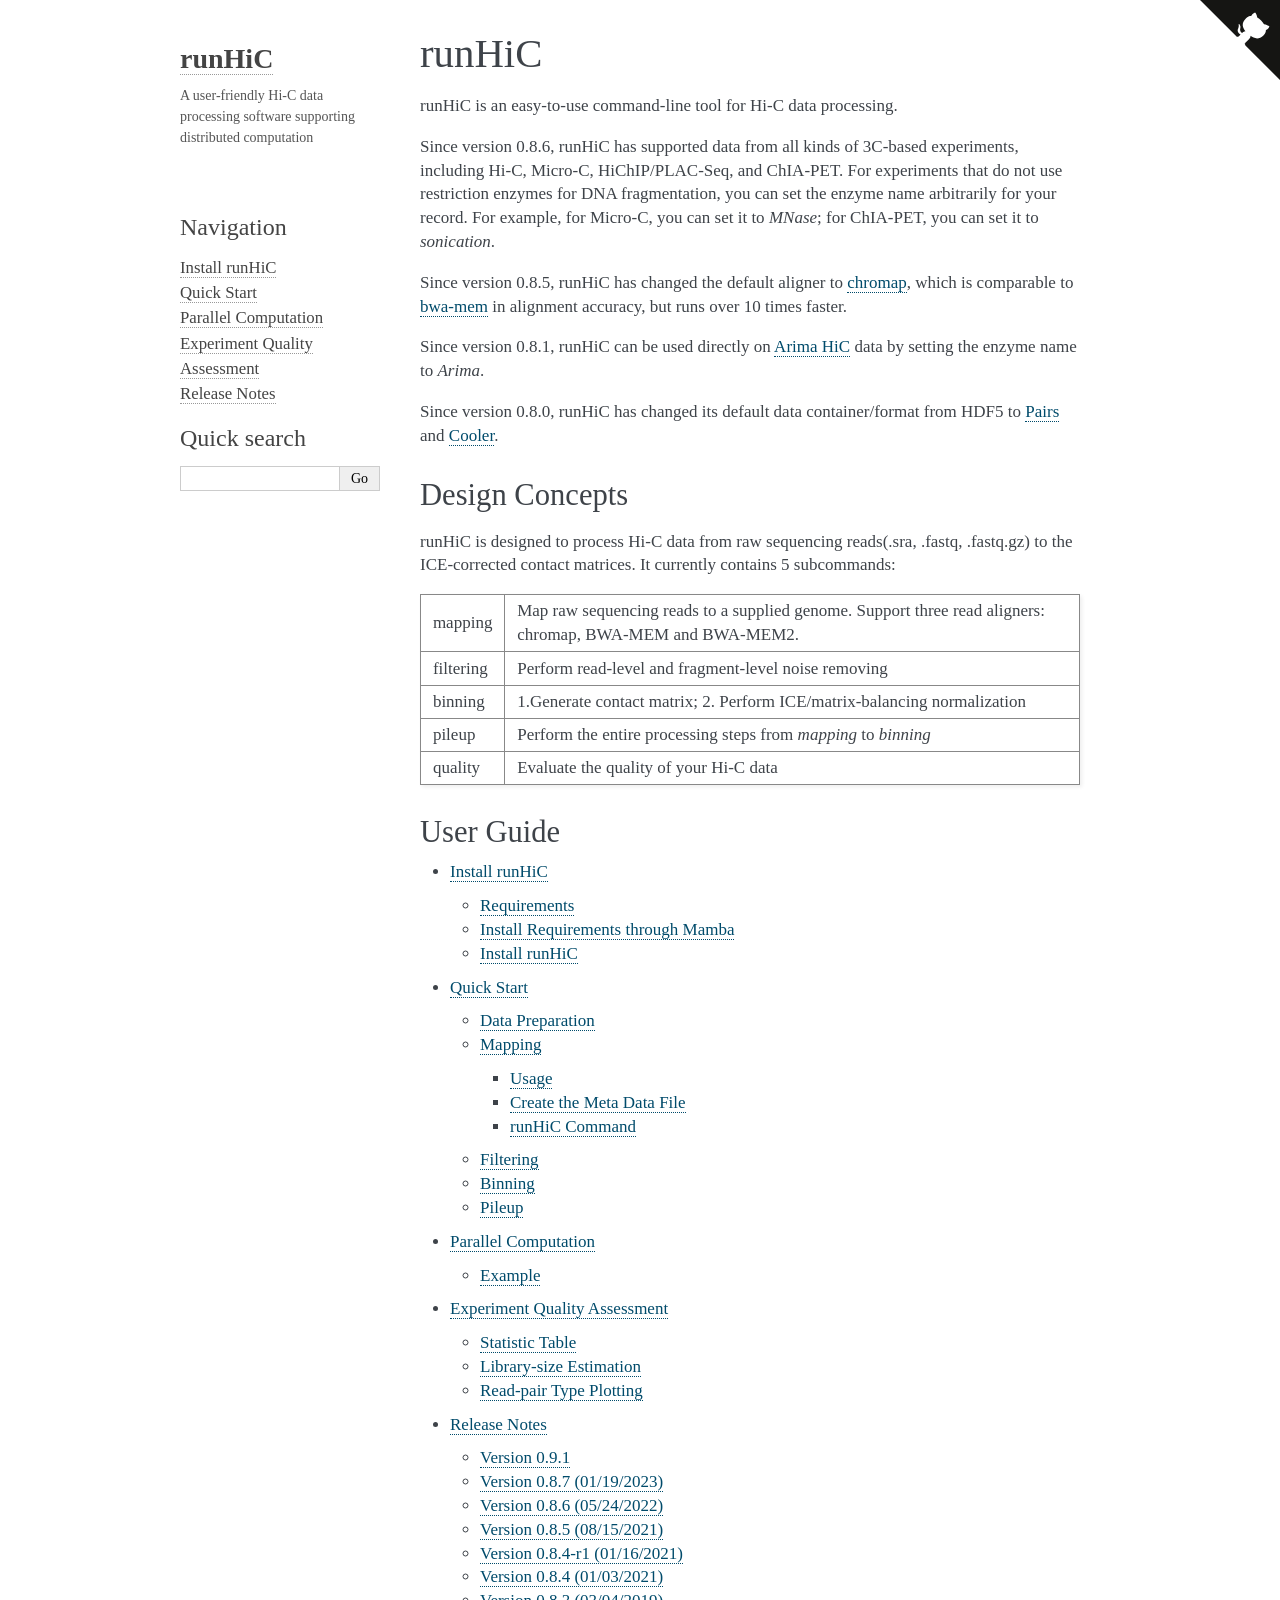
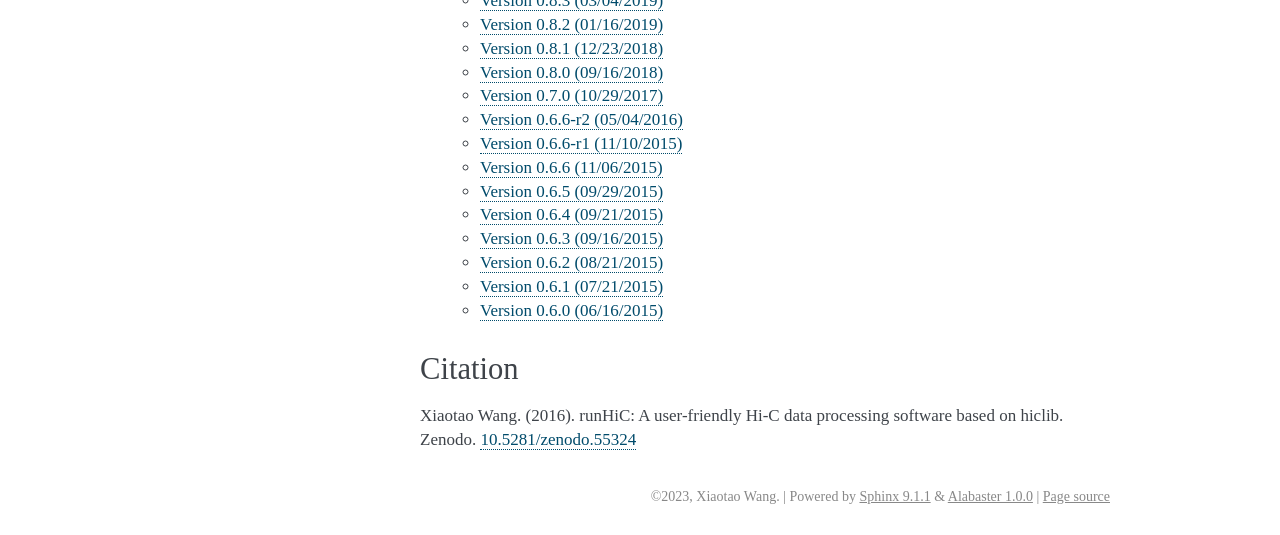
==== commit 8ca6ed67: "Add fast matrix backends, mapping safeguards, and parallel docs" ====
--- a/docs/index.html
+++ b/docs/index.html
@@ -15,16 +15,16 @@
     <link rel="index" title="Index" href="genindex.html" />
     <link rel="search" title="Search" href="search.html" />
     <link rel="next" title="Install runHiC" href="install.html" />
-   
+
   <link rel="stylesheet" href="_static/custom.css" type="text/css" />
-  
-
-  
-  
+
+
+
+
 
   </head><body>
   <div class="document">
-    
+
       <div class="sphinxsidebar" role="navigation" aria-label="Main">
         <div class="sphinxsidebarwrapper">
 <h1 class="logo"><a href="#">runHiC</a></h1>
@@ -69,10 +69,10 @@
       </div>
       <div class="documentwrapper">
         <div class="bodywrapper">
-          
+
 
           <div class="body" role="main">
-            
+
   <section id="runhic">
 <h1>runHiC<a class="headerlink" href="#runhic" title="Link to this heading">¶</a></h1>
 <p>runHiC is an easy-to-use command-line tool for Hi-C data processing.</p>
@@ -95,13 +95,13 @@
 <table class="docutils align-default">
 <tbody>
 <tr class="row-odd"><td><p>mapping</p></td>
-<td><p>Map raw sequencing reads to a supplied genome. Support three read aligners: chromap, bwa and minimap2.</p></td>
+<td><p>Map raw sequencing reads to a supplied genome. Support three read aligners: chromap, BWA-MEM and BWA-MEM2.</p></td>
 </tr>
 <tr class="row-even"><td><p>filtering</p></td>
 <td><p>Perform read-level and fragment-level noise removing</p></td>
 </tr>
 <tr class="row-odd"><td><p>binning</p></td>
-<td><p>1.Generate contact matirx; 2. Perform ICE/matrix-balancing normalization</p></td>
+<td><p>1.Generate contact matrix; 2. Perform ICE/matrix-balancing normalization</p></td>
 </tr>
 <tr class="row-even"><td><p>pileup</p></td>
 <td><p>Perform the entire processing steps from <em>mapping</em> to <em>binning</em></p></td>
@@ -146,6 +146,7 @@
 </ul>
 </li>
 <li class="toctree-l1"><a class="reference internal" href="changelog.html">Release Notes</a><ul>
+<li class="toctree-l2"><a class="reference internal" href="changelog.html#version-0-9-1">Version 0.9.1</a></li>
 <li class="toctree-l2"><a class="reference internal" href="changelog.html#version-0-8-7-01-19-2023">Version 0.8.7 (01/19/2023)</a></li>
 <li class="toctree-l2"><a class="reference internal" href="changelog.html#version-0-8-6-05-24-2022">Version 0.8.6 (05/24/2022)</a></li>
 <li class="toctree-l2"><a class="reference internal" href="changelog.html#version-0-8-5-08-15-2021">Version 0.8.5 (08/15/2021)</a></li>
@@ -179,29 +180,29 @@
 
 
           </div>
-          
+
         </div>
       </div>
     <div class="clearer"></div>
   </div>
     <div class="footer">
       &#169;2023, Xiaotao Wang.
-      
+
       |
-      Powered by <a href="https://www.sphinx-doc.org/">Sphinx 9.1.0</a>
+      Powered by <a href="https://www.sphinx-doc.org/">Sphinx 9.1.1</a>
       &amp; <a href="https://alabaster.readthedocs.io">Alabaster 1.0.0</a>
-      
+
       |
       <a href="_sources/index.rst.txt"
           rel="nofollow">Page source</a>
     </div>
 
-    
+
     <a href="https://github.com/XiaoTaoWang/HiC_pipeline" class="github">
         <img src="_static/github-banner.svg" alt="Fork me on GitHub" class="github"/>
     </a>
-    
-
-    
+
+
+
   </body>
 </html>
--- a/docs/_static/alabaster.css
+++ b/docs/_static/alabaster.css
@@ -565,7 +565,7 @@
         min-width: auto; /* fixes width on small screens, breaks .hll */
         padding: 0;
     }
-    
+
     .hll {
         /* "fixes" the breakage */
         width: max-content;
